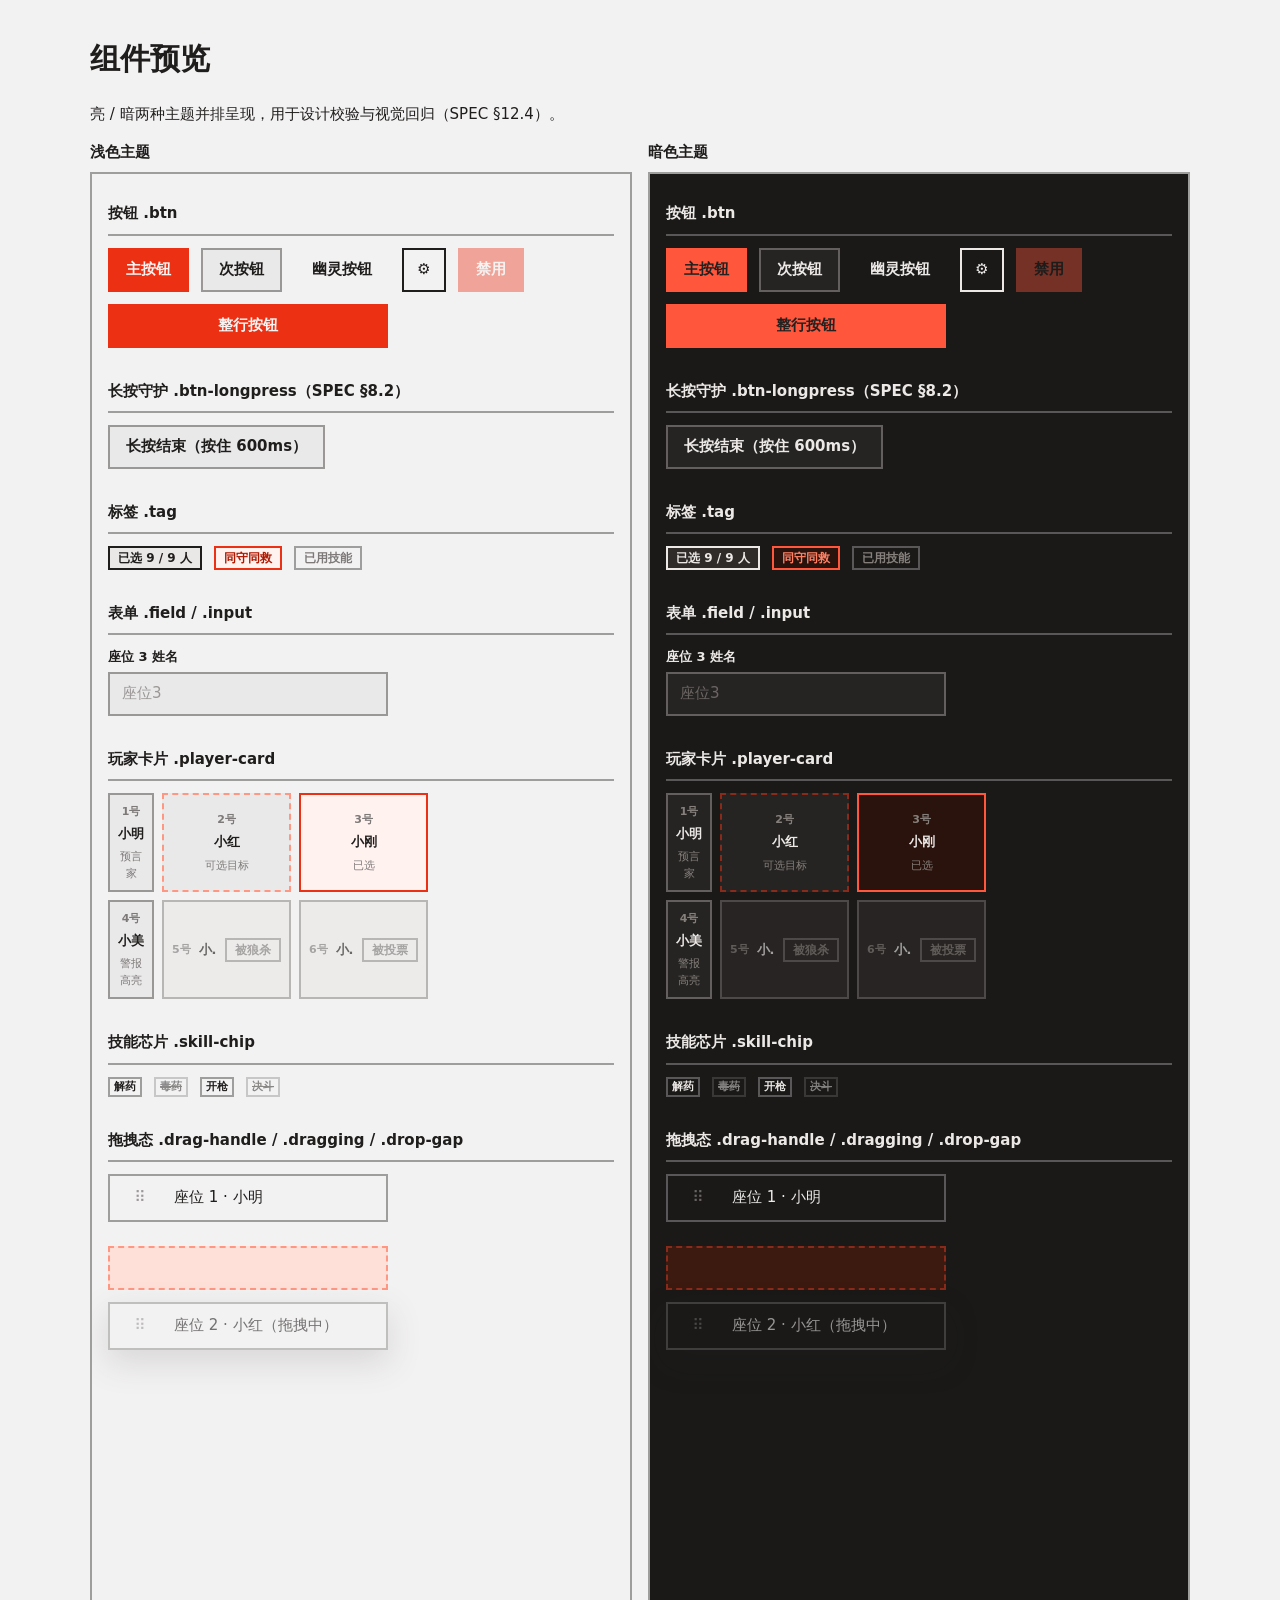
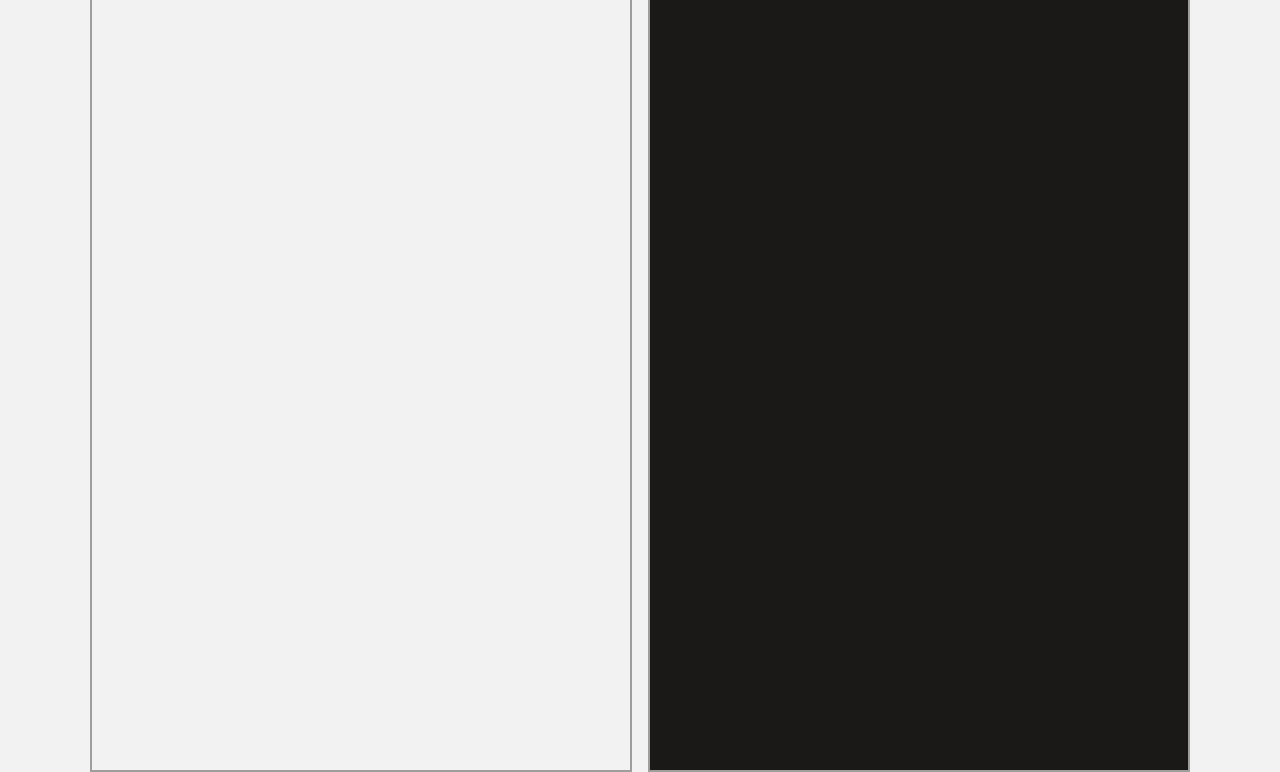
==== components.html @ 12e9ee47 "Add CSS component layer and complete dark theme token inversion Fills in the component layer that wa" ====
<!DOCTYPE html>
<html lang="zh-CN">
<head>
<meta charset="utf-8">
<meta name="viewport" content="width=device-width, initial-scale=1">
<title>组件预览 — 狼人杀法官助手</title>
<script>
  // 尽早设置主题，避免闪烁；?theme=light|dark 覆盖系统偏好
  (function () {
    var theme = new URLSearchParams(location.search).get('theme');
    if (theme === 'light' || theme === 'dark') {
      document.documentElement.setAttribute('data-theme', theme);
    }
  })();
</script>
<link rel="stylesheet" href="./style.css">
<style>
  /* 仅预览页使用，不进入组件层 */
  body { padding: var(--space-4); }
  .preview-shell { max-width: 1100px; margin: 0 auto; }
  .preview-frames {
    display: grid;
    grid-template-columns: 1fr 1fr;
    gap: var(--space-4);
  }
  @media (max-width: 720px) {
    .preview-frames { grid-template-columns: 1fr; }
  }
  .preview-frame-label {
    font-weight: 700;
    margin: 0 0 var(--space-2);
  }
  .preview-frame iframe {
    display: block;
    width: 100%;
    height: 2200px;
    border: 2px solid var(--color-divider);
  }
  .preview-section { margin-bottom: var(--space-8); }
  .preview-section h2 {
    font-size: 15px;
    border-bottom: 2px solid var(--color-divider);
    padding-bottom: var(--space-2);
    margin-bottom: var(--space-3);
  }
  .preview-row {
    display: flex;
    flex-wrap: wrap;
    align-items: center;
    gap: var(--space-3);
    margin-bottom: var(--space-3);
  }
  .preview-grid-3 {
    display: grid;
    grid-template-columns: repeat(3, 1fr);
    gap: var(--space-2);
    max-width: 320px;
  }
</style>
</head>
<body>

<div id="index-view" class="preview-shell">
  <h1>组件预览</h1>
  <p>亮 / 暗两种主题并排呈现，用于设计校验与视觉回归（SPEC §12.4）。</p>
  <div class="preview-frames">
    <div class="preview-frame">
      <p class="preview-frame-label">浅色主题</p>
      <iframe src="./components.html?theme=light&panel=1" title="浅色主题组件预览"></iframe>
    </div>
    <div class="preview-frame">
      <p class="preview-frame-label">暗色主题</p>
      <iframe src="./components.html?theme=dark&panel=1" title="暗色主题组件预览"></iframe>
    </div>
  </div>
</div>

<div id="panel-view" class="preview-shell" hidden>

  <section class="preview-section">
    <h2>按钮 .btn</h2>
    <div class="preview-row">
      <button class="btn btn-primary">主按钮</button>
      <button class="btn btn-secondary">次按钮</button>
      <button class="btn btn-ghost">幽灵按钮</button>
      <button class="btn btn-icon" aria-label="设置">⚙</button>
      <button class="btn btn-primary" disabled>禁用</button>
    </div>
    <div class="preview-row" style="max-width:280px">
      <button class="btn btn-primary btn-block">整行按钮</button>
    </div>
  </section>

  <section class="preview-section">
    <h2>长按守护 .btn-longpress（SPEC §8.2）</h2>
    <div class="preview-row">
      <button class="btn btn-secondary btn-longpress" id="lp-demo">长按结束（按住 600ms）</button>
    </div>
  </section>

  <section class="preview-section">
    <h2>标签 .tag</h2>
    <div class="preview-row">
      <span class="tag">已选 9 / 9 人</span>
      <span class="tag-accent tag">同守同救</span>
      <span class="tag-outline tag">已用技能</span>
    </div>
  </section>

  <section class="preview-section">
    <h2>表单 .field / .input</h2>
    <div class="preview-row" style="max-width:280px; flex-direction:column; align-items:stretch;">
      <div class="field">
        <label for="demo-name">座位 3 姓名</label>
        <input id="demo-name" class="input" type="text" placeholder="座位3">
      </div>
    </div>
  </section>

  <section class="preview-section">
    <h2>玩家卡片 .player-card</h2>
    <div class="preview-grid-3">
      <div class="player-card">
        <span class="player-card-seat">1号</span>
        <span class="player-card-name">小明</span>
        <span class="player-card-role">预言家</span>
      </div>
      <div class="player-card is-selectable">
        <span class="player-card-seat">2号</span>
        <span class="player-card-name">小红</span>
        <span class="player-card-role">可选目标</span>
      </div>
      <div class="player-card is-selected">
        <span class="player-card-seat">3号</span>
        <span class="player-card-name">小刚</span>
        <span class="player-card-role">已选</span>
      </div>
      <div class="player-card is-pulse">
        <span class="player-card-seat">4号</span>
        <span class="player-card-name">小美</span>
        <span class="player-card-role">警报高亮</span>
      </div>
      <div class="player-card is-dead">
        <span class="player-card-seat">5号</span>
        <span class="player-card-name">小华</span>
        <span class="tag-outline tag">被狼杀</span>
      </div>
      <div class="player-card is-dead">
        <span class="player-card-seat">6号</span>
        <span class="player-card-name">小李</span>
        <span class="tag-outline tag">被投票</span>
      </div>
    </div>
  </section>

  <section class="preview-section">
    <h2>技能芯片 .skill-chip</h2>
    <div class="preview-row">
      <span class="skill-chip">解药</span>
      <span class="skill-chip is-used">毒药</span>
      <span class="skill-chip">开枪</span>
      <span class="skill-chip is-used">决斗</span>
    </div>
  </section>

  <section class="preview-section">
    <h2>拖拽态 .drag-handle / .dragging / .drop-gap</h2>
    <div class="preview-row" style="flex-direction:column; align-items:stretch; max-width:280px;">
      <div class="preview-row" style="border:2px solid var(--color-divider); padding:0 var(--space-2);">
        <span class="drag-handle" aria-label="拖拽排序">⠿</span>
        <span>座位 1 · 小明</span>
      </div>
      <div class="drop-gap is-active"></div>
      <div class="preview-row dragging" style="border:2px solid var(--color-divider); padding:0 var(--space-2);">
        <span class="drag-handle" aria-label="拖拽排序">⠿</span>
        <span>座位 2 · 小红（拖拽中）</span>
      </div>
    </div>
  </section>

</div>

<script>
  var params = new URLSearchParams(location.search);
  if (params.get('panel') === '1') {
    document.getElementById('index-view').hidden = true;
    document.getElementById('panel-view').hidden = false;
  }

  // 长按守护演示：按住 600ms 触发，中途松开 / 移开则取消
  var lp = document.getElementById('lp-demo');
  if (lp) {
    var press = function () { lp.classList.add('is-pressing'); };
    var release = function () { lp.classList.remove('is-pressing'); };
    lp.addEventListener('pointerdown', press);
    lp.addEventListener('pointerup', release);
    lp.addEventListener('pointerleave', release);
    lp.addEventListener('pointercancel', release);
  }
</script>

</body>
</html>
---- style.css ----
/**
 * style.css — 设计令牌 + 组件层 + 布局
 * SPEC §12.4
 *
 * 沿用 Modernist 设计系统的令牌架构与扁平风格（0 圆角、2px 分隔线、
 * 标签左对齐、单一强调红），但作两处必要修正：
 *   1. 移除 Google Fonts —— Archivo 无 CJK 覆盖，界面几乎全为中文
 *   2. 新增暗色主题 —— 狼人杀在昏暗环境进行，局内默认暗色
 *
 * ⚠️ 组件层与布局尚未实现 —— 仅令牌与骨架就位。
 */

/* ══════════════════════════════════════════════════════════════════
   令牌 —— 浅色（完整定义于裸 :root）
   ══════════════════════════════════════════════════════════════════ */
:root {
  --color-bg: #f3f2f2;
  --color-surface: #eae9e9;
  --color-text: #201e1d;
  --color-accent: #ec3013;
  --color-divider: color-mix(in srgb, #201e1d 40%, transparent);

  --color-neutral-100: #f8f4f4;
  --color-neutral-200: #eae7e7;
  --color-neutral-300: #d7d3d3;
  --color-neutral-400: #bab6b6;
  --color-neutral-500: #9b9797;
  --color-neutral-600: #7d7979;
  --color-neutral-700: #605d5d;
  --color-neutral-800: #444141;
  --color-neutral-900: #2d2b2b;

  --color-accent-100: #fff2ef;
  --color-accent-200: #ffe0d9;
  --color-accent-300: #ffc4b8;
  --color-accent-400: #ff9783;
  --color-accent-500: #ff563c;
  --color-accent-600: #dd2b0f;
  --color-accent-700: #ae1800;
  --color-accent-800: #7c1405;
  --color-accent-900: #4d170e;

  /* 系统字体栈，含 CJK 回退（SPEC §12.4） */
  --font-body: system-ui, -apple-system, "PingFang SC", "Hiragino Sans GB",
               "Microsoft YaHei", sans-serif;
  --font-heading: var(--font-body);
  --font-heading-weight: 700;

  --space-1: 4px;
  --space-2: 8px;
  --space-3: 12px;
  --space-4: 16px;
  --space-5: 20px;
  --space-6: 24px;
  --space-8: 32px;

  --radius-sm: 0px;
  --radius-md: 0px;
  --radius-lg: 0px;

  --shadow-sm: 0 1px 2px color-mix(in srgb, #2d2b2b 14%, transparent);
  --shadow-md: 0 3px 10px color-mix(in srgb, #2d2b2b 16%, transparent);
  --shadow-lg: 0 12px 32px color-mix(in srgb, #2d2b2b 22%, transparent);

  /* 布局 */
  --app-max-width: 480px;
  --tap-min: 44px;
}

/* 令牌 —— 暗色（系统偏好；以 :not([data-theme="light"]) 保护） */
@media (prefers-color-scheme: dark) {
  :root:not([data-theme="light"]) {
    --color-bg: #1a1918;
    --color-surface: #262423;
    --color-text: #ebe8e6;
    --color-divider: color-mix(in srgb, #ebe8e6 30%, transparent);
    --color-accent: #ff563c;

    --color-neutral-100: #242220;
    --color-neutral-200: #2e2b29;
    --color-neutral-300: #3d3937;
    --color-neutral-400: #514c49;
    --color-neutral-500: #6b6663;
    --color-neutral-600: #86807c;
    --color-neutral-700: #a29c98;
    --color-neutral-800: #c2bcb8;
    --color-neutral-900: #ebe8e6;

    --color-accent-100: #2a130d;
    --color-accent-200: #3d1a10;
    --color-accent-300: #5c2015;
    --color-accent-400: #8a2a1a;
    --color-accent-500: #c23a1c;
    --color-accent-600: #ff563c;
    --color-accent-700: #ff8266;
    --color-accent-800: #ffb3a0;
    --color-accent-900: #ffe0d9;
  }
}

/* 令牌 —— 暗色（手动切换；使两个方向都生效） */
:root[data-theme="dark"] {
  --color-bg: #1a1918;
  --color-surface: #262423;
  --color-text: #ebe8e6;
  --color-divider: color-mix(in srgb, #ebe8e6 30%, transparent);
  --color-accent: #ff563c;

  --color-neutral-100: #242220;
  --color-neutral-200: #2e2b29;
  --color-neutral-300: #3d3937;
  --color-neutral-400: #514c49;
  --color-neutral-500: #6b6663;
  --color-neutral-600: #86807c;
  --color-neutral-700: #a29c98;
  --color-neutral-800: #c2bcb8;
  --color-neutral-900: #ebe8e6;

  --color-accent-100: #2a130d;
  --color-accent-200: #3d1a10;
  --color-accent-300: #5c2015;
  --color-accent-400: #8a2a1a;
  --color-accent-500: #c23a1c;
  --color-accent-600: #ff563c;
  --color-accent-700: #ff8266;
  --color-accent-800: #ffb3a0;
  --color-accent-900: #ffe0d9;
}

/* ══════════════════════════════════════════════════════════════════
   基础
   ══════════════════════════════════════════════════════════════════ */
*, *::before, *::after { box-sizing: border-box; }

html, body {
  margin: 0;
  height: 100%;
  background: var(--color-bg);
  color: var(--color-text);
  font-family: var(--font-body);
  font-size: 15px;
  line-height: 1.55;
  overscroll-behavior: none;
}

/* 局内以手势为主，禁止误选文本；输入框除外 */
* { -webkit-tap-highlight-color: transparent; -webkit-user-select: none; user-select: none; }
input, textarea { -webkit-user-select: text; user-select: text; }

:focus { outline: none; }
:focus-visible { outline: 2px solid var(--color-accent); outline-offset: 2px; }

/* ══════════════════════════════════════════════════════════════════
   骨架布局                                              SPEC §12.1
   ══════════════════════════════════════════════════════════════════ */
.app-shell {
  max-width: var(--app-max-width);
  margin: 0 auto;
  min-height: 100dvh;
  display: flex;
  flex-direction: column;
}

.screen { display: flex; flex-direction: column; flex: 1; }
.screen[hidden] { display: none; }

/* 固定：控制区 / 警告区 / 步骤区；仅玩家网格可滚动 */
.game-header  { /* TODO */ }
.alert-banner { /* TODO —— 常驻，需点击确认，SPEC §10.2 */ }
.phase-panel  { /* TODO */ }
.undo-bar     { /* TODO —— 先执行 + 撤销条，SPEC §8.2 */ }

.player-grid {
  flex: 1;
  overflow-y: auto;
  display: grid;
  gap: var(--space-2);
  align-content: start;
  padding: var(--space-3);
}
/* 自适应列数（SPEC §12.2） */
.player-grid[data-columns="3"] { grid-template-columns: repeat(3, 1fr); }
.player-grid[data-columns="4"] { grid-template-columns: repeat(4, 1fr); }
.player-grid[data-columns="5"] { grid-template-columns: repeat(5, 1fr); }

/* ══════════════════════════════════════════════════════════════════
   按钮                                                  SPEC §8.2
   ══════════════════════════════════════════════════════════════════ */
.btn {
  display: inline-flex;
  align-items: center;
  justify-content: center;
  gap: var(--space-2);
  min-height: var(--tap-min);
  min-width: var(--tap-min);
  padding: 0 var(--space-4);
  border: 2px solid var(--color-text);
  border-radius: var(--radius-md);
  background: transparent;
  color: var(--color-text);
  font: inherit;
  font-weight: 700;
  line-height: 1;
  cursor: pointer;
  transition: background-color .15s ease, border-color .15s ease,
              color .15s ease, opacity .15s ease;
}
.btn:hover        { background: var(--color-neutral-200); }
.btn:active        { background: var(--color-neutral-300); }
.btn:disabled,
.btn[aria-disabled="true"] { opacity: .4; cursor: not-allowed; }
.btn:disabled:hover        { background: transparent; }
.btn:focus-visible { outline: 2px solid var(--color-accent); outline-offset: 2px; }

.btn-primary {
  border-color: var(--color-accent);
  background: var(--color-accent);
  color: var(--color-neutral-100);
}
.btn-primary:hover  { background: var(--color-accent-700); border-color: var(--color-accent-700); }
.btn-primary:active { background: var(--color-accent-800); border-color: var(--color-accent-800); }

.btn-secondary {
  border-color: var(--color-divider);
  background: var(--color-surface);
  color: var(--color-text);
}
.btn-secondary:hover { background: var(--color-neutral-200); }

.btn-ghost {
  border-color: transparent;
  background: transparent;
  color: var(--color-text);
}
.btn-ghost:hover { background: var(--color-neutral-200); }

.btn-icon {
  padding: 0;
  width: var(--tap-min);
  min-width: var(--tap-min);
}

.btn-block { display: flex; width: 100%; }

/* 长按守护按钮 —— 按住 600ms，填充进度条给出可见反馈 */
.btn-longpress {
  position: relative;
  overflow: hidden;
}
.btn-longpress > * { position: relative; z-index: 1; }
.btn-longpress::before {
  content: "";
  position: absolute;
  inset: 0;
  width: 0%;
  background: color-mix(in srgb, var(--color-accent) 45%, transparent);
  pointer-events: none;
}
.btn-longpress.is-pressing::before {
  width: 100%;
  transition: width 600ms linear;
}

/* ══════════════════════════════════════════════════════════════════
   标签
   ══════════════════════════════════════════════════════════════════ */
.tag {
  display: inline-flex;
  align-items: center;
  height: 24px;
  padding: 0 var(--space-2);
  border: 2px solid var(--color-text);
  border-radius: var(--radius-sm);
  background: var(--color-neutral-200);
  color: var(--color-text);
  font-size: 12px;
  font-weight: 700;
  line-height: 1;
  white-space: nowrap;
}
.tag-accent {
  border-color: var(--color-accent);
  background: var(--color-accent-100);
  color: var(--color-accent-700);
}
.tag-outline {
  border-color: var(--color-divider);
  background: transparent;
  color: var(--color-neutral-600);
}

/* ══════════════════════════════════════════════════════════════════
   表单
   ══════════════════════════════════════════════════════════════════ */
.field {
  display: flex;
  flex-direction: column;
  gap: var(--space-1);
  text-align: left;
}
.field label {
  font-size: 13px;
  font-weight: 700;
  color: var(--color-text);
}

.input {
  min-height: var(--tap-min);
  padding: 0 var(--space-3);
  border: 2px solid var(--color-divider);
  border-radius: var(--radius-sm);
  background: var(--color-surface);
  color: var(--color-text);
  font: inherit;
}
.input::placeholder { color: var(--color-neutral-500); }
.input:focus-visible {
  outline: 2px solid var(--color-accent);
  outline-offset: 2px;
  border-color: var(--color-accent);
}

/* ══════════════════════════════════════════════════════════════════
   玩家卡片                                              SPEC §12.2 / §8.3
   ══════════════════════════════════════════════════════════════════ */
.player-card {
  position: relative;
  display: flex;
  flex-direction: column;
  align-items: center;
  justify-content: center;
  gap: var(--space-1);
  min-height: 44px;
  padding: var(--space-2);
  border: 2px solid var(--color-divider);
  border-radius: var(--radius-sm);
  background: var(--color-surface);
  color: var(--color-text);
  text-align: center;
  cursor: pointer;
  transition: border-color .15s ease, background-color .15s ease, opacity .15s ease;
}
.player-card:focus-visible { outline: 2px solid var(--color-accent); outline-offset: 2px; }

.player-card-seat {
  font-size: 11px;
  font-weight: 700;
  color: var(--color-neutral-600);
}
.player-card-name {
  font-size: 13px;
  font-weight: 700;
  max-width: 100%;
  overflow: hidden;
  text-overflow: ellipsis;
  white-space: nowrap;
}
.player-card-role { font-size: 11px; color: var(--color-neutral-600); }

/* 可选：当前步骤中可点选的存活目标 */
.player-card.is-selectable {
  border-style: dashed;
  border-color: var(--color-accent-400);
}

/* 已选 */
.player-card.is-selected {
  border-style: solid;
  border-color: var(--color-accent);
  background: var(--color-accent-100);
}

/* 阵亡：折叠至约 42px，横向排列 */
.player-card.is-dead {
  flex-direction: row;
  justify-content: flex-start;
  gap: var(--space-2);
  min-height: 42px;
  padding: var(--space-1) var(--space-2);
  background: var(--color-neutral-200);
  opacity: .65;
  cursor: pointer;
}
.player-card.is-dead .player-card-name { flex: 1; text-align: left; }

/* 高亮脉冲 —— 警报通道，SPEC §10.2 */
.player-card.is-pulse { animation: alertPulse 1.1s ease-in-out infinite; }

@keyframes alertPulse {
  0%, 100% {
    border-color: var(--color-divider);
    box-shadow: 0 0 0 0 color-mix(in srgb, var(--color-accent) 0%, transparent);
  }
  50% {
    border-color: var(--color-accent);
    box-shadow: 0 0 0 4px color-mix(in srgb, var(--color-accent) 35%, transparent);
  }
}

/* ══════════════════════════════════════════════════════════════════
   技能芯片                                              SPEC §6
   ══════════════════════════════════════════════════════════════════ */
.skill-chip {
  display: inline-flex;
  align-items: center;
  gap: var(--space-1);
  height: 20px;
  padding: 0 var(--space-1);
  border: 2px solid var(--color-divider);
  border-radius: var(--radius-sm);
  color: var(--color-text);
  font-size: 11px;
  font-weight: 700;
  line-height: 1;
  white-space: nowrap;
}
.skill-chip.is-used {
  text-decoration: line-through;
  opacity: .5;
}

/* ══════════════════════════════════════════════════════════════════
   拖拽排序                                              SPEC §4.1
   ══════════════════════════════════════════════════════════════════ */
.drag-handle {
  display: inline-flex;
  align-items: center;
  justify-content: center;
  width: var(--tap-min);
  height: var(--tap-min);
  color: var(--color-neutral-500);
  cursor: grab;
  touch-action: none;
}
.drag-handle:active { cursor: grabbing; }

.dragging {
  opacity: .6;
  box-shadow: var(--shadow-lg);
  z-index: 10;
}

.drop-gap {
  height: 0;
  border-radius: var(--radius-sm);
  background: var(--color-accent-200);
  border: 2px dashed var(--color-accent-400);
  overflow: hidden;
  transition: height .15s ease;
}
.drop-gap.is-active { height: 44px; }

/* ══════════════════════════════════════════════════════════════════
   TODO —— 布局区块（骨架，SPEC §12.1）
   ══════════════════════════════════════════════════════════════════
   · .game-header / .alert-banner / .phase-panel / .undo-bar
   · .log-group / .log-entry / .filter-chip（SPEC §16）
   ══════════════════════════════════════════════════════════════════ */
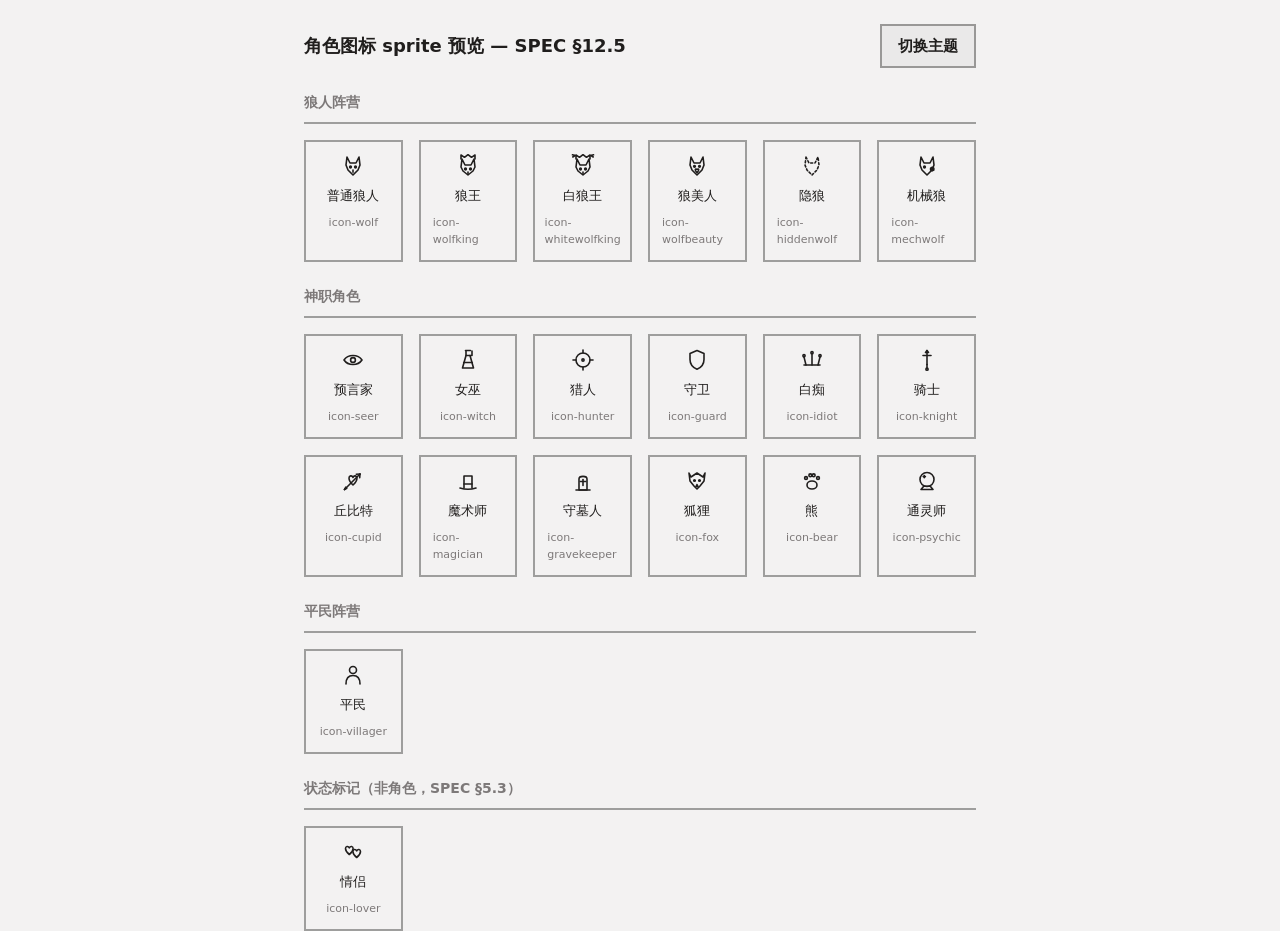
==== commit 127a504d: "Draw the 19 role icons + lover marker as a hand-authored SVG sprite Fills in the icons.svg placehold" ====
--- a/components.html
+++ b/components.html
@@ -3,200 +3,125 @@
 <head>
 <meta charset="utf-8">
 <meta name="viewport" content="width=device-width, initial-scale=1">
-<title>组件预览 — 狼人杀法官助手</title>
-<script>
-  // 尽早设置主题，避免闪烁；?theme=light|dark 覆盖系统偏好
-  (function () {
-    var theme = new URLSearchParams(location.search).get('theme');
-    if (theme === 'light' || theme === 'dark') {
-      document.documentElement.setAttribute('data-theme', theme);
-    }
-  })();
-</script>
+<title>组件预览 — 角色图标</title>
 <link rel="stylesheet" href="./style.css">
 <style>
-  /* 仅预览页使用，不进入组件层 */
-  body { padding: var(--space-4); }
-  .preview-shell { max-width: 1100px; margin: 0 auto; }
-  .preview-frames {
+  body {
+    padding: var(--space-6);
+    max-width: 720px;
+    margin: 0 auto;
+  }
+  .preview-header {
+    display: flex;
+    align-items: center;
+    justify-content: space-between;
+    gap: var(--space-4);
+    margin-bottom: var(--space-6);
+  }
+  .preview-header h1 {
+    font-size: 18px;
+    margin: 0;
+  }
+  .icon-group h2 {
+    font-size: 14px;
+    color: var(--color-neutral-600);
+    border-bottom: 2px solid var(--color-divider);
+    padding-bottom: var(--space-2);
+    margin: var(--space-6) 0 var(--space-4);
+  }
+  .icon-grid {
     display: grid;
-    grid-template-columns: 1fr 1fr;
+    grid-template-columns: repeat(auto-fill, minmax(96px, 1fr));
     gap: var(--space-4);
   }
-  @media (max-width: 720px) {
-    .preview-frames { grid-template-columns: 1fr; }
-  }
-  .preview-frame-label {
-    font-weight: 700;
-    margin: 0 0 var(--space-2);
-  }
-  .preview-frame iframe {
-    display: block;
-    width: 100%;
-    height: 2200px;
+  .icon-card {
+    display: flex;
+    flex-direction: column;
+    align-items: center;
+    gap: var(--space-2);
+    padding: var(--space-3);
     border: 2px solid var(--color-divider);
   }
-  .preview-section { margin-bottom: var(--space-8); }
-  .preview-section h2 {
-    font-size: 15px;
-    border-bottom: 2px solid var(--color-divider);
-    padding-bottom: var(--space-2);
-    margin-bottom: var(--space-3);
+  .icon-card svg {
+    width: 24px;
+    height: 24px;
+    color: var(--color-text);
+    flex-shrink: 0;
   }
-  .preview-row {
-    display: flex;
-    flex-wrap: wrap;
-    align-items: center;
-    gap: var(--space-3);
-    margin-bottom: var(--space-3);
+  .icon-card .icon-name {
+    font-size: 13px;
+    text-align: center;
   }
-  .preview-grid-3 {
-    display: grid;
-    grid-template-columns: repeat(3, 1fr);
-    gap: var(--space-2);
-    max-width: 320px;
+  .icon-card .icon-id {
+    font-size: 11px;
+    color: var(--color-neutral-600);
   }
 </style>
 </head>
 <body>
 
-<div id="index-view" class="preview-shell">
-  <h1>组件预览</h1>
-  <p>亮 / 暗两种主题并排呈现，用于设计校验与视觉回归（SPEC §12.4）。</p>
-  <div class="preview-frames">
-    <div class="preview-frame">
-      <p class="preview-frame-label">浅色主题</p>
-      <iframe src="./components.html?theme=light&panel=1" title="浅色主题组件预览"></iframe>
-    </div>
-    <div class="preview-frame">
-      <p class="preview-frame-label">暗色主题</p>
-      <iframe src="./components.html?theme=dark&panel=1" title="暗色主题组件预览"></iframe>
-    </div>
-  </div>
+<div class="preview-header">
+  <h1>角色图标 sprite 预览 — SPEC §12.5</h1>
+  <button type="button" class="btn btn-secondary" id="theme-toggle">切换主题</button>
 </div>
 
-<div id="panel-view" class="preview-shell" hidden>
+<div id="icon-sprite" hidden></div>
 
-  <section class="preview-section">
-    <h2>按钮 .btn</h2>
-    <div class="preview-row">
-      <button class="btn btn-primary">主按钮</button>
-      <button class="btn btn-secondary">次按钮</button>
-      <button class="btn btn-ghost">幽灵按钮</button>
-      <button class="btn btn-icon" aria-label="设置">⚙</button>
-      <button class="btn btn-primary" disabled>禁用</button>
-    </div>
-    <div class="preview-row" style="max-width:280px">
-      <button class="btn btn-primary btn-block">整行按钮</button>
-    </div>
-  </section>
+<div id="groups"></div>
 
-  <section class="preview-section">
-    <h2>长按守护 .btn-longpress（SPEC §8.2）</h2>
-    <div class="preview-row">
-      <button class="btn btn-secondary btn-longpress" id="lp-demo">长按结束（按住 600ms）</button>
-    </div>
-  </section>
+<script type="module">
+import { ROLES, CAMP, CAMP_NAME } from './roles.js';
 
-  <section class="preview-section">
-    <h2>标签 .tag</h2>
-    <div class="preview-row">
-      <span class="tag">已选 9 / 9 人</span>
-      <span class="tag-accent tag">同守同救</span>
-      <span class="tag-outline tag">已用技能</span>
-    </div>
-  </section>
+async function inlineSprite() {
+  const res = await fetch('./icons.svg');
+  const text = await res.text();
+  document.getElementById('icon-sprite').innerHTML = text;
+}
 
-  <section class="preview-section">
-    <h2>表单 .field / .input</h2>
-    <div class="preview-row" style="max-width:280px; flex-direction:column; align-items:stretch;">
-      <div class="field">
-        <label for="demo-name">座位 3 姓名</label>
-        <input id="demo-name" class="input" type="text" placeholder="座位3">
-      </div>
-    </div>
-  </section>
+function iconCard(iconId, name) {
+  const card = document.createElement('div');
+  card.className = 'icon-card';
+  card.innerHTML = `
+    <svg aria-hidden="true"><use href="#${iconId}"></use></svg>
+    <span class="icon-name">${name}</span>
+    <span class="icon-id">${iconId}</span>
+  `;
+  return card;
+}
 
-  <section class="preview-section">
-    <h2>玩家卡片 .player-card</h2>
-    <div class="preview-grid-3">
-      <div class="player-card">
-        <span class="player-card-seat">1号</span>
-        <span class="player-card-name">小明</span>
-        <span class="player-card-role">预言家</span>
-      </div>
-      <div class="player-card is-selectable">
-        <span class="player-card-seat">2号</span>
-        <span class="player-card-name">小红</span>
-        <span class="player-card-role">可选目标</span>
-      </div>
-      <div class="player-card is-selected">
-        <span class="player-card-seat">3号</span>
-        <span class="player-card-name">小刚</span>
-        <span class="player-card-role">已选</span>
-      </div>
-      <div class="player-card is-pulse">
-        <span class="player-card-seat">4号</span>
-        <span class="player-card-name">小美</span>
-        <span class="player-card-role">警报高亮</span>
-      </div>
-      <div class="player-card is-dead">
-        <span class="player-card-seat">5号</span>
-        <span class="player-card-name">小华</span>
-        <span class="tag-outline tag">被狼杀</span>
-      </div>
-      <div class="player-card is-dead">
-        <span class="player-card-seat">6号</span>
-        <span class="player-card-name">小李</span>
-        <span class="tag-outline tag">被投票</span>
-      </div>
-    </div>
-  </section>
+function renderRoles() {
+  const groupsEl = document.getElementById('groups');
 
-  <section class="preview-section">
-    <h2>技能芯片 .skill-chip</h2>
-    <div class="preview-row">
-      <span class="skill-chip">解药</span>
-      <span class="skill-chip is-used">毒药</span>
-      <span class="skill-chip">开枪</span>
-      <span class="skill-chip is-used">决斗</span>
-    </div>
-  </section>
-
-  <section class="preview-section">
-    <h2>拖拽态 .drag-handle / .dragging / .drop-gap</h2>
-    <div class="preview-row" style="flex-direction:column; align-items:stretch; max-width:280px;">
-      <div class="preview-row" style="border:2px solid var(--color-divider); padding:0 var(--space-2);">
-        <span class="drag-handle" aria-label="拖拽排序">⠿</span>
-        <span>座位 1 · 小明</span>
-      </div>
-      <div class="drop-gap is-active"></div>
-      <div class="preview-row dragging" style="border:2px solid var(--color-divider); padding:0 var(--space-2);">
-        <span class="drag-handle" aria-label="拖拽排序">⠿</span>
-        <span>座位 2 · 小红（拖拽中）</span>
-      </div>
-    </div>
-  </section>
-
-</div>
-
-<script>
-  var params = new URLSearchParams(location.search);
-  if (params.get('panel') === '1') {
-    document.getElementById('index-view').hidden = true;
-    document.getElementById('panel-view').hidden = false;
+  for (const camp of [CAMP.WOLF, CAMP.GOD, CAMP.CIV]) {
+    const group = document.createElement('div');
+    group.className = 'icon-group';
+    group.innerHTML = `<h2>${CAMP_NAME[camp]}</h2>`;
+    const grid = document.createElement('div');
+    grid.className = 'icon-grid';
+    for (const role of ROLES.filter(r => r.camp === camp)) {
+      grid.appendChild(iconCard(role.icon, role.name));
+    }
+    group.appendChild(grid);
+    groupsEl.appendChild(group);
   }
 
-  // 长按守护演示：按住 600ms 触发，中途松开 / 移开则取消
-  var lp = document.getElementById('lp-demo');
-  if (lp) {
-    var press = function () { lp.classList.add('is-pressing'); };
-    var release = function () { lp.classList.remove('is-pressing'); };
-    lp.addEventListener('pointerdown', press);
-    lp.addEventListener('pointerup', release);
-    lp.addEventListener('pointerleave', release);
-    lp.addEventListener('pointercancel', release);
-  }
+  const statusGroup = document.createElement('div');
+  statusGroup.className = 'icon-group';
+  statusGroup.innerHTML = `<h2>状态标记（非角色，SPEC §5.3）</h2>`;
+  const statusGrid = document.createElement('div');
+  statusGrid.className = 'icon-grid';
+  statusGrid.appendChild(iconCard('icon-lover', '情侣'));
+  statusGroup.appendChild(statusGrid);
+  groupsEl.appendChild(statusGroup);
+}
+
+document.getElementById('theme-toggle').addEventListener('click', () => {
+  const root = document.documentElement;
+  root.dataset.theme = root.dataset.theme === 'dark' ? 'light' : 'dark';
+});
+
+await inlineSprite();
+renderRoles();
 </script>
 
 </body>
--- a/style.css
+++ b/style.css
@@ -370,18 +370,25 @@
   background: var(--color-accent-100);
 }
 
-/* 阵亡：折叠至约 42px，横向排列 */
+/* 阵亡：折叠至约 42px，座位+姓名一行，死因标签独占下一行 */
 .player-card.is-dead {
   flex-direction: row;
+  flex-wrap: wrap;
+  align-items: center;
   justify-content: flex-start;
-  gap: var(--space-2);
+  gap: var(--space-1) var(--space-2);
   min-height: 42px;
   padding: var(--space-1) var(--space-2);
   background: var(--color-neutral-200);
   opacity: .65;
   cursor: pointer;
 }
-.player-card.is-dead .player-card-name { flex: 1; text-align: left; }
+.player-card.is-dead .player-card-name {
+  flex: 1 1 auto;
+  min-width: 0;
+  text-align: left;
+}
+.player-card.is-dead > .tag { flex: 0 0 100%; }
 
 /* 高亮脉冲 —— 警报通道，SPEC §10.2 */
 .player-card.is-pulse { animation: alertPulse 1.1s ease-in-out infinite; }
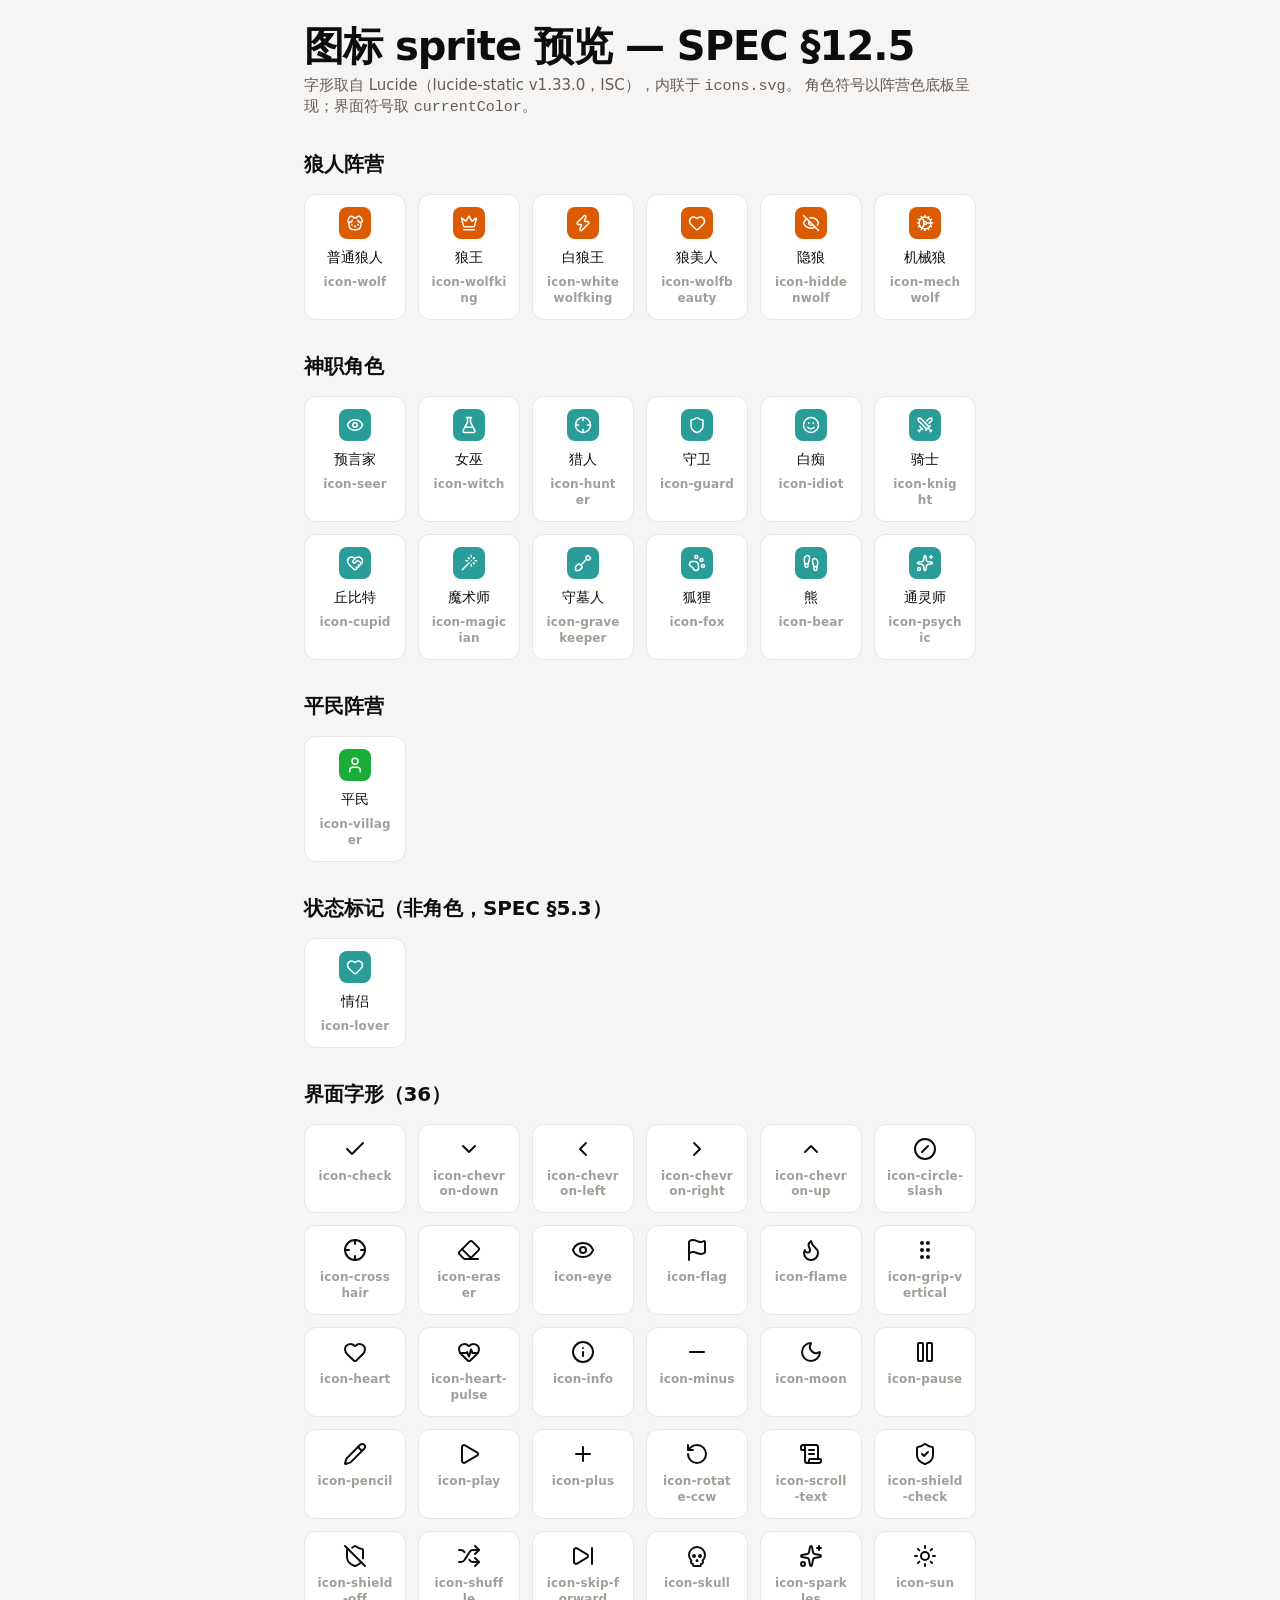
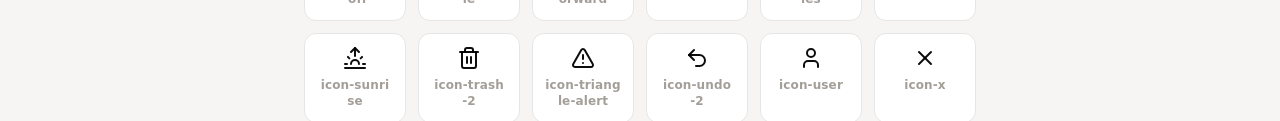
==== commit c1bccbe2: "Update SPEC, README and the sprite index for the redesign Final step of the UI redesign (#36). The s" ====
--- a/components.html
+++ b/components.html
@@ -3,66 +3,55 @@
 <head>
 <meta charset="utf-8">
 <meta name="viewport" content="width=device-width, initial-scale=1">
-<title>组件预览 — 角色图标</title>
+<title>组件预览 — 图标 sprite</title>
 <link rel="stylesheet" href="./style.css">
 <style>
   body {
-    padding: var(--space-6);
+    padding: var(--space-lg);
     max-width: 720px;
     margin: 0 auto;
   }
-  .preview-header {
-    display: flex;
-    align-items: center;
-    justify-content: space-between;
-    gap: var(--space-4);
-    margin-bottom: var(--space-6);
-  }
-  .preview-header h1 {
-    font-size: 18px;
-    margin: 0;
-  }
+  .preview-header { margin-bottom: var(--space-lg); }
+  .preview-note { font: var(--type-body-sm); color: var(--text-muted); margin-top: var(--space-xs); }
+  .icon-group { margin-top: var(--space-xxl); }
   .icon-group h2 {
-    font-size: 14px;
-    color: var(--color-neutral-600);
-    border-bottom: 2px solid var(--color-divider);
-    padding-bottom: var(--space-2);
-    margin: var(--space-6) 0 var(--space-4);
+    font: var(--type-title);
+    letter-spacing: var(--tracking-title);
+    margin-bottom: var(--space-md);
   }
   .icon-grid {
     display: grid;
     grid-template-columns: repeat(auto-fill, minmax(96px, 1fr));
-    gap: var(--space-4);
+    gap: var(--space-sm);
   }
   .icon-card {
     display: flex;
     flex-direction: column;
     align-items: center;
-    gap: var(--space-2);
-    padding: var(--space-3);
-    border: 2px solid var(--color-divider);
+    gap: var(--space-xs);
+    padding: var(--space-sm);
+    background: var(--surface-card);
+    border: 1px solid var(--border-hairline);
+    border-radius: var(--radius-card);
   }
-  .icon-card svg {
-    width: 24px;
-    height: 24px;
-    color: var(--color-text);
-    flex-shrink: 0;
-  }
-  .icon-card .icon-name {
-    font-size: 13px;
+  .icon-card .icon-name { font: var(--type-caption); text-align: center; }
+  .icon-card .icon-id {
+    font: var(--type-eyebrow);
+    letter-spacing: var(--tracking-eyebrow);
+    color: var(--text-faint);
     text-align: center;
-  }
-  .icon-card .icon-id {
-    font-size: 11px;
-    color: var(--color-neutral-600);
+    word-break: break-all;
   }
 </style>
 </head>
 <body>
 
 <div class="preview-header">
-  <h1>角色图标 sprite 预览 — SPEC §12.5</h1>
-  <button type="button" class="btn btn-secondary" id="theme-toggle">切换主题</button>
+  <h1>图标 sprite 预览 — SPEC §12.5</h1>
+  <p class="preview-note">
+    字形取自 Lucide（lucide-static v1.33.0，ISC），内联于 <code>icons.svg</code>。
+    角色符号以阵营色底板呈现；界面符号取 <code>currentColor</code>。
+  </p>
 </div>
 
 <div id="icon-sprite" hidden></div>
@@ -72,56 +61,66 @@
 <script type="module">
 import { ROLES, CAMP, CAMP_NAME } from './roles.js';
 
+const CAMP_CLASS = { [CAMP.WOLF]: 'camp-wolf', [CAMP.GOD]: 'camp-god', [CAMP.CIV]: 'camp-civ' };
+
 async function inlineSprite() {
   const res = await fetch('./icons.svg');
-  const text = await res.text();
-  document.getElementById('icon-sprite').innerHTML = text;
+  document.getElementById('icon-sprite').innerHTML = await res.text();
 }
 
-function iconCard(iconId, name) {
+/** 角色卡：阵营色底板 + 名称 + 符号 ID */
+function roleCard(iconId, name, campClass) {
   const card = document.createElement('div');
   card.className = 'icon-card';
   card.innerHTML = `
-    <svg aria-hidden="true"><use href="#${iconId}"></use></svg>
+    <span class="role-tile ${campClass}"><svg class="icon" aria-hidden="true"><use href="#${iconId}"></use></svg></span>
     <span class="icon-name">${name}</span>
     <span class="icon-id">${iconId}</span>
   `;
   return card;
 }
 
-function renderRoles() {
-  const groupsEl = document.getElementById('groups');
+/** 界面卡：裸字形，取 currentColor */
+function uiCard(iconId) {
+  const card = document.createElement('div');
+  card.className = 'icon-card';
+  card.innerHTML = `
+    <svg class="icon icon-lg" aria-hidden="true"><use href="#${iconId}"></use></svg>
+    <span class="icon-id">${iconId}</span>
+  `;
+  return card;
+}
 
+function group(title, cards) {
+  const el = document.createElement('div');
+  el.className = 'icon-group';
+  el.innerHTML = `<h2>${title}</h2>`;
+  const grid = document.createElement('div');
+  grid.className = 'icon-grid';
+  for (const c of cards) grid.appendChild(c);
+  el.appendChild(grid);
+  document.getElementById('groups').appendChild(el);
+}
+
+function render() {
   for (const camp of [CAMP.WOLF, CAMP.GOD, CAMP.CIV]) {
-    const group = document.createElement('div');
-    group.className = 'icon-group';
-    group.innerHTML = `<h2>${CAMP_NAME[camp]}</h2>`;
-    const grid = document.createElement('div');
-    grid.className = 'icon-grid';
-    for (const role of ROLES.filter(r => r.camp === camp)) {
-      grid.appendChild(iconCard(role.icon, role.name));
-    }
-    group.appendChild(grid);
-    groupsEl.appendChild(group);
+    group(CAMP_NAME[camp], ROLES.filter(r => r.camp === camp)
+      .map(r => roleCard(r.icon, r.name, CAMP_CLASS[camp])));
   }
 
-  const statusGroup = document.createElement('div');
-  statusGroup.className = 'icon-group';
-  statusGroup.innerHTML = `<h2>状态标记（非角色，SPEC §5.3）</h2>`;
-  const statusGrid = document.createElement('div');
-  statusGrid.className = 'icon-grid';
-  statusGrid.appendChild(iconCard('icon-lover', '情侣'));
-  statusGroup.appendChild(statusGrid);
-  groupsEl.appendChild(statusGroup);
+  group('状态标记（非角色，SPEC §5.3）', [roleCard('icon-lover', '情侣', 'camp-god')]);
+
+  // 界面字形：直接读 sprite，凡不属于角色的符号都列出，避免手工清单与 sprite 脱节
+  const roleIds = new Set([...ROLES.map(r => r.icon), 'icon-lover']);
+  const uiIds = [...document.querySelectorAll('#icon-sprite symbol')]
+    .map(s => s.id)
+    .filter(id => !roleIds.has(id))
+    .sort();
+  group(`界面字形（${uiIds.length}）`, uiIds.map(uiCard));
 }
 
-document.getElementById('theme-toggle').addEventListener('click', () => {
-  const root = document.documentElement;
-  root.dataset.theme = root.dataset.theme === 'dark' ? 'light' : 'dark';
-});
-
 await inlineSprite();
-renderRoles();
+render();
 </script>
 
 </body>
--- a/style.css
+++ b/style.css
@@ -2,153 +2,202 @@
  * style.css — 设计令牌 + 组件层 + 布局
  * SPEC §12.4
  *
- * 沿用 Modernist 设计系统的令牌架构与扁平风格（0 圆角、2px 分隔线、
- * 标签左对齐、单一强调红），但作两处必要修正：
- *   1. 移除 Google Fonts —— Archivo 无 CJK 覆盖，界面几乎全为中文
- *   2. 新增暗色主题 —— 狼人杀在昏暗环境进行，局内默认暗色
+ * 采用 DreamBig 设计系统。令牌层逐字符移植自设计系统的 tokens/*.css ——
+ * 那是设计系统的真正契约，不作改写；组件层则以类名重新表达，全部由令牌驱动。
  *
- * ⚠️ 组件层与布局尚未实现 —— 仅令牌与骨架就位。
+ * 与设计稿的两处必要偏离（见 issue #36）：
+ *   1. 不引入 Google Fonts —— 本应用为 cache-first 离线 PWA，且界面几乎全为中文，
+ *      Inter 无 CJK 覆盖，汉字本就回落到系统字体。字体栈保留 DreamBigSans / Inter
+ *      的优先顺序，仅本地解析；日后拿到 woff2 再在此处补 @font-face 即可。
+ *   2. 不引入 unpkg 的 Lucide —— 所需字形已内联进 icons.svg sprite。
+ *
+ * 仅浅色。深色模式已移除（issue #36）。
  */
 
 /* ══════════════════════════════════════════════════════════════════
-   令牌 —— 浅色（完整定义于裸 :root）
-   ══════════════════════════════════════════════════════════════════ */
+   令牌 —— 移植自 DreamBig 设计系统
+   ══════════════════════════════════════════════════════════════════ */
+
+/* ── tokens/fonts.css ──（去掉 Google Fonts @import，其余照录） */
 :root {
-  --color-bg: #f3f2f2;
-  --color-surface: #eae9e9;
-  --color-text: #201e1d;
-  --color-accent: #ec3013;
-  --color-divider: color-mix(in srgb, #201e1d 40%, transparent);
-
-  --color-neutral-100: #f8f4f4;
-  --color-neutral-200: #eae7e7;
-  --color-neutral-300: #d7d3d3;
-  --color-neutral-400: #bab6b6;
-  --color-neutral-500: #9b9797;
-  --color-neutral-600: #7d7979;
-  --color-neutral-700: #605d5d;
-  --color-neutral-800: #444141;
-  --color-neutral-900: #2d2b2b;
-
-  --color-accent-100: #fff2ef;
-  --color-accent-200: #ffe0d9;
-  --color-accent-300: #ffc4b8;
-  --color-accent-400: #ff9783;
-  --color-accent-500: #ff563c;
-  --color-accent-600: #dd2b0f;
-  --color-accent-700: #ae1800;
-  --color-accent-800: #7c1405;
-  --color-accent-900: #4d170e;
-
-  /* 系统字体栈，含 CJK 回退（SPEC §12.4） */
-  --font-body: system-ui, -apple-system, "PingFang SC", "Hiragino Sans GB",
-               "Microsoft YaHei", sans-serif;
-  --font-heading: var(--font-body);
-  --font-heading-weight: 700;
-
-  --space-1: 4px;
-  --space-2: 8px;
-  --space-3: 12px;
-  --space-4: 16px;
-  --space-5: 20px;
-  --space-6: 24px;
-  --space-8: 32px;
-
-  --radius-sm: 0px;
-  --radius-md: 0px;
-  --radius-lg: 0px;
-
-  --shadow-sm: 0 1px 2px color-mix(in srgb, #2d2b2b 14%, transparent);
-  --shadow-md: 0 3px 10px color-mix(in srgb, #2d2b2b 16%, transparent);
-  --shadow-lg: 0 12px 32px color-mix(in srgb, #2d2b2b 22%, transparent);
+  --font-sans: "DreamBigSans", "Inter", -apple-system, system-ui, "Segoe UI",
+               "PingFang SC", "Hiragino Sans GB", "Microsoft YaHei", Helvetica, Arial, sans-serif;
+  --font-features: "lnum" 1, "locl" 1;
+}
+
+/* ── tokens/colors.css ── */
+:root {
+  /* Base: brand */
+  --blue-600: #0075de; --blue-700: #005bab; --indigo-900: #213183;
+  /* Base: neutrals (warm) */
+  --white: #ffffff; --paper: #f6f5f4; --hairline-grey: #e6e6e6; --input-grey: #dddddd;
+  --black: #000000; --warm-charcoal: #31302e; --stone: #615d59; --ash: #a39e98;
+  /* Base: decorative accent palette */
+  --accent-sky: #62aef0; --accent-purple: #d6b6f6; --accent-purple-deep: #391c57;
+  --accent-pink: #ff64c8; --accent-orange: #dd5b00; --accent-orange-deep: #793400;
+  --accent-teal: #2a9d99; --accent-green: #1aae39; --accent-brown: #523410;
+
+  /* Semantic: action */
+  --color-primary: var(--blue-600); --color-primary-active: var(--blue-700);
+  --color-secondary: var(--indigo-900); --color-on-primary: var(--white);
+  --fill-translucent: rgba(0, 0, 0, 0.05);
+  /* Semantic: surface */
+  --canvas: var(--paper); --canvas-white: var(--white); --surface-card: var(--white);
+  --surface-featured: var(--paper); --surface-night: var(--indigo-900);
+  /* Semantic: text */
+  --text-body: rgba(0, 0, 0, 0.95); --text-heading: rgba(0, 0, 0, 0.95);
+  --text-secondary: var(--warm-charcoal); --text-muted: var(--stone); --text-faint: var(--ash);
+  --text-on-dark: var(--white); --text-link: var(--color-primary);
+  /* Semantic: line */
+  --border-hairline: var(--hairline-grey); --border-input: var(--input-grey);
+  --border-on-dark: rgba(255, 255, 255, 0.16);
+}
+
+/* ── tokens/typography.css ── */
+:root {
+  --size-display-1: 64px; --tracking-display-1: -2.125px; --lh-display-1: 1;
+  --size-display-2: 54px; --tracking-display-2: -1.875px; --lh-display-2: 1.04;
+  --size-heading-1: 40px; --tracking-heading-1: -1px; --lh-heading-1: 1.1;
+  --size-heading-2: 26px; --tracking-heading-2: -0.625px; --lh-heading-2: 1.23;
+  --size-heading-3: 22px; --tracking-heading-3: -0.25px; --lh-heading-3: 1.27;
+  --size-title: 20px; --tracking-title: -0.125px; --lh-title: 1.4;
+  --size-body-md: 16px; --tracking-body-md: 0; --lh-body-md: 1.5;
+  --size-body-sm: 15px; --tracking-body-sm: 0; --lh-body-sm: 1.33;
+  --size-button: 16px; --tracking-button: 0; --lh-button: 1.5;
+  --size-caption: 14px; --tracking-caption: 0; --lh-caption: 1.43;
+  --size-eyebrow: 12px; --tracking-eyebrow: 0.125px; --lh-eyebrow: 1.33;
+
+  --weight-regular: 400; --weight-medium: 500; --weight-semibold: 600; --weight-bold: 700;
+
+  --type-display-1: var(--weight-bold) var(--size-display-1)/var(--lh-display-1) var(--font-sans);
+  --type-display-2: var(--weight-bold) var(--size-display-2)/var(--lh-display-2) var(--font-sans);
+  --type-heading-1: var(--weight-bold) var(--size-heading-1)/var(--lh-heading-1) var(--font-sans);
+  --type-heading-2: var(--weight-bold) var(--size-heading-2)/var(--lh-heading-2) var(--font-sans);
+  --type-heading-3: var(--weight-bold) var(--size-heading-3)/var(--lh-heading-3) var(--font-sans);
+  --type-title: var(--weight-semibold) var(--size-title)/var(--lh-title) var(--font-sans);
+  --type-body-md: var(--weight-regular) var(--size-body-md)/var(--lh-body-md) var(--font-sans);
+  --type-body-sm: var(--weight-regular) var(--size-body-sm)/var(--lh-body-sm) var(--font-sans);
+  --type-button: var(--weight-medium) var(--size-button)/var(--lh-button) var(--font-sans);
+  --type-caption: var(--weight-regular) var(--size-caption)/var(--lh-caption) var(--font-sans);
+  --type-eyebrow: var(--weight-semibold) var(--size-eyebrow)/var(--lh-eyebrow) var(--font-sans);
+}
+
+/* ── tokens/spacing.css ── */
+:root {
+  /* base unit 8px */
+  --space-xxs: 4px; --space-xs: 8px; --space-sm: 12px; --space-md: 16px;
+  --space-lg: 24px; --space-xl: 28px; --space-xxl: 32px;
+  /* documented off-scale values —— 照录，不要吸附到 8px 网格 */
+  --space-input: 6px; --space-button-utility: 4px 14px; --space-badge: 4px 8px;
+  /* semantic */
+  --pad-card: var(--space-lg); --pad-nav: var(--space-md); --pad-footer: var(--space-xxl);
+  --pad-hero: var(--space-xxl); --pad-empty-state: var(--space-xxl);
+  --gap-grid: var(--space-lg); --gap-section: 96px;
+}
+
+/* ── tokens/radius.css ── */
+:root {
+  --radius-xs: 4px; --radius-sm: 5px; --radius-md: 8px;
+  --radius-lg: 12px; --radius-xl: 16px; --radius-full: 9999px;
+  /* semantic */
+  --radius-input: var(--radius-xs); --radius-menu-item: var(--radius-sm);
+  --radius-button-utility: var(--radius-md); --radius-button-pill: var(--radius-full);
+  --radius-card: var(--radius-lg); --radius-plan-card: var(--radius-md);
+  --radius-media: var(--radius-lg); --radius-well: var(--radius-xl);
+}
+
+/* ── tokens/elevation.css ── */
+:root {
+  /* Level 0 是一条 hairline，无阴影 —— 见 --border-hairline */
+  --shadow-soft:
+    rgba(0, 0, 0, 0.01) 0 0.175px 1.041px, rgba(0, 0, 0, 0.02) 0 0.8px 2.925px,
+    rgba(0, 0, 0, 0.027) 0 2.025px 7.847px, rgba(0, 0, 0, 0.04) 0 4px 18px;
+  --shadow-elevated:
+    rgba(0, 0, 0, 0.01) 0 0.5px 1.5px, rgba(0, 0, 0, 0.02) 0 1.5px 4.5px,
+    rgba(0, 0, 0, 0.03) 0 4px 11px, rgba(0, 0, 0, 0.04) 0 10px 25px,
+    rgba(0, 0, 0, 0.05) 0 23px 52px;
+  /* semantic */
+  --shadow-card-raised: var(--shadow-soft); --shadow-input-focus: var(--shadow-soft);
+  --shadow-modal: var(--shadow-elevated); --shadow-toast: var(--shadow-soft);
+}
+
+/* ── tokens/motion.css ── */
+:root {
+  --press-scale: 0.9; --press-scale-subtle: 0.97;
+  --duration-fast: 120ms; --duration-base: 180ms; --duration-slow: 280ms;
+  --ease-standard: cubic-bezier(0.2, 0.6, 0.2, 1); --ease-out: cubic-bezier(0, 0, 0.2, 1);
+  --transition-press: transform var(--duration-fast) var(--ease-standard);
+  --transition-surface:
+    background-color var(--duration-base) var(--ease-standard),
+    box-shadow var(--duration-base) var(--ease-standard),
+    border-color var(--duration-base) var(--ease-standard);
+}
+
+/* ══════════════════════════════════════════════════════════════════
+   本项目令牌 —— 设计系统之外、本应用特有的语义
+   ══════════════════════════════════════════════════════════════════ */
+:root {
+  /* 阵营色：狼 / 神 / 民。设计稿以此区分阵营，卡片下方始终另有身份文字。 */
+  --camp-wolf: var(--accent-orange);
+  --camp-god: var(--accent-teal);
+  --camp-civ: var(--accent-green);
 
   /* 布局 */
   --app-max-width: 480px;
   --tap-min: 44px;
 }
 
-/* 令牌 —— 暗色（系统偏好；以 :not([data-theme="light"]) 保护） */
-@media (prefers-color-scheme: dark) {
-  :root:not([data-theme="light"]) {
-    --color-bg: #1a1918;
-    --color-surface: #262423;
-    --color-text: #ebe8e6;
-    --color-divider: color-mix(in srgb, #ebe8e6 30%, transparent);
-    --color-accent: #ff563c;
-
-    --color-neutral-100: #242220;
-    --color-neutral-200: #2e2b29;
-    --color-neutral-300: #3d3937;
-    --color-neutral-400: #514c49;
-    --color-neutral-500: #6b6663;
-    --color-neutral-600: #86807c;
-    --color-neutral-700: #a29c98;
-    --color-neutral-800: #c2bcb8;
-    --color-neutral-900: #ebe8e6;
-
-    --color-accent-100: #2a130d;
-    --color-accent-200: #3d1a10;
-    --color-accent-300: #5c2015;
-    --color-accent-400: #8a2a1a;
-    --color-accent-500: #c23a1c;
-    --color-accent-600: #ff563c;
-    --color-accent-700: #ff8266;
-    --color-accent-800: #ffb3a0;
-    --color-accent-900: #ffe0d9;
-  }
-}
-
-/* 令牌 —— 暗色（手动切换；使两个方向都生效） */
-:root[data-theme="dark"] {
-  --color-bg: #1a1918;
-  --color-surface: #262423;
-  --color-text: #ebe8e6;
-  --color-divider: color-mix(in srgb, #ebe8e6 30%, transparent);
-  --color-accent: #ff563c;
-
-  --color-neutral-100: #242220;
-  --color-neutral-200: #2e2b29;
-  --color-neutral-300: #3d3937;
-  --color-neutral-400: #514c49;
-  --color-neutral-500: #6b6663;
-  --color-neutral-600: #86807c;
-  --color-neutral-700: #a29c98;
-  --color-neutral-800: #c2bcb8;
-  --color-neutral-900: #ebe8e6;
-
-  --color-accent-100: #2a130d;
-  --color-accent-200: #3d1a10;
-  --color-accent-300: #5c2015;
-  --color-accent-400: #8a2a1a;
-  --color-accent-500: #c23a1c;
-  --color-accent-600: #ff563c;
-  --color-accent-700: #ff8266;
-  --color-accent-800: #ffb3a0;
-  --color-accent-900: #ffe0d9;
-}
-
-/* ══════════════════════════════════════════════════════════════════
-   基础
+/* ══════════════════════════════════════════════════════════════════
+   基础 —— 移植自设计系统 tokens/base.css，另加本应用的手势与滚动约束
    ══════════════════════════════════════════════════════════════════ */
 *, *::before, *::after { box-sizing: border-box; }
+
+html {
+  -webkit-font-smoothing: antialiased;
+  -moz-osx-font-smoothing: grayscale;
+}
 
 html, body {
   margin: 0;
   height: 100%;
-  background: var(--color-bg);
-  color: var(--color-text);
-  font-family: var(--font-body);
-  font-size: 15px;
-  line-height: 1.55;
+  background: var(--canvas);
+  color: var(--text-body);
+  font: var(--type-body-md);
+  font-feature-settings: var(--font-features);
+  text-wrap: pretty;
   overscroll-behavior: none;
 }
+
+h1, h2, h3, h4 { margin: 0; color: var(--text-heading); }
+h1 { font: var(--type-heading-1); letter-spacing: var(--tracking-heading-1); }
+h2 { font: var(--type-heading-2); letter-spacing: var(--tracking-heading-2); }
+h3 { font: var(--type-heading-3); letter-spacing: var(--tracking-heading-3); }
+h4 { font: var(--type-title); letter-spacing: var(--tracking-title); }
+p { margin: 0; }
+hr { border: 0; border-top: 1px solid var(--border-hairline); margin: 0; }
 
 /* 局内以手势为主，禁止误选文本；输入框除外 */
 * { -webkit-tap-highlight-color: transparent; -webkit-user-select: none; user-select: none; }
-input, textarea { -webkit-user-select: text; user-select: text; }
+input, textarea { -webkit-user-select: text; user-select: text; font-family: var(--font-sans); }
 
 :focus { outline: none; }
-:focus-visible { outline: 2px solid var(--color-accent); outline-offset: 2px; }
+:focus-visible { outline: 2px solid var(--color-primary); outline-offset: 2px; }
+
+/* ══════════════════════════════════════════════════════════════════
+   图标 —— icons.svg sprite 的统一用法
+   ══════════════════════════════════════════════════════════════════ */
+.icon {
+  width: 20px;
+  height: 20px;
+  flex: none;
+  fill: none;
+  stroke: currentColor;
+  stroke-width: 2;
+  stroke-linecap: round;
+  stroke-linejoin: round;
+}
+.icon-sm { width: 16px; height: 16px; }
+.icon-lg { width: 24px; height: 24px; }
 
 /* ══════════════════════════════════════════════════════════════════
    骨架布局                                              SPEC §12.1
@@ -164,19 +213,177 @@
 .screen { display: flex; flex-direction: column; flex: 1; }
 .screen[hidden] { display: none; }
 
-/* 固定：控制区 / 警告区 / 步骤区；仅玩家网格可滚动 */
-.game-header  { /* TODO */ }
-.alert-banner { /* TODO —— 常驻，需点击确认，SPEC §10.2 */ }
-.phase-panel  { /* TODO */ }
-.undo-bar     { /* TODO —— 先执行 + 撤销条，SPEC §8.2 */ }
+/* 局内主界面：固定视口高度，内部仅玩家网格可滚动（SPEC §12.1）。
+   设计稿用 100vh —— iOS Safari 地址栏下会错位，改用 100dvh。 */
+#screen-game { height: 100dvh; min-height: 0; overflow: hidden; }
+
+/* 固定控制区：阶段 + 阵营计数 + 撤销 / 日志 / 结束 */
+.game-header {
+  flex: 0 0 auto;
+  display: flex;
+  flex-direction: column;
+  gap: var(--space-sm);
+  padding: 14px var(--space-md) var(--space-sm);
+  background: var(--surface-card);
+  border-bottom: 1px solid var(--border-hairline);
+}
+.game-header-row {
+  display: flex;
+  align-items: flex-start;
+  justify-content: space-between;
+  gap: var(--space-sm);
+}
+.game-header-main { display: flex; flex-direction: column; gap: 6px; min-width: 0; }
+.game-header-phase { display: flex; align-items: center; gap: var(--space-xs); }
+.game-header-phase .icon { color: var(--color-primary); }
+.game-header-title {
+  margin: 0;
+  font: var(--type-heading-3);
+  letter-spacing: var(--tracking-heading-3);
+}
+.game-header-actions { display: flex; gap: var(--space-xs); flex: none; }
+
+/* 阵营计数条 —— 圆点 + 文字，颜色即阵营。SPEC §17 */
+.camp-chips { display: flex; flex-wrap: wrap; gap: 6px; }
+.camp-chip {
+  display: inline-flex;
+  align-items: center;
+  gap: 6px;
+  padding: 3px 9px;
+  border: 1px solid var(--border-hairline);
+  border-radius: var(--radius-full);
+  font: var(--type-eyebrow);
+  letter-spacing: var(--tracking-eyebrow);
+  color: var(--text-secondary);
+}
+
+/* 计时器行：模式切换 / 剩余时间 / ±10s / 播放暂停。SPEC §12.1 / §14 */
+.timer-row {
+  display: flex;
+  flex-wrap: wrap;
+  align-items: center;
+  gap: var(--space-xs);
+}
+.timer-mode-tabs {
+  display: flex;
+  gap: 2px;
+  padding: 3px;
+  flex: none;
+  background: var(--canvas);
+  border-radius: var(--radius-full);
+}
+.timer-mode-tab {
+  padding: 4px 12px;
+  border: 0;
+  border-radius: var(--radius-full);
+  background: transparent;
+  color: var(--text-muted);
+  font: var(--type-caption);
+  font-family: var(--font-sans);
+  cursor: pointer;
+  transition: var(--transition-surface);
+}
+.timer-mode-tab.is-active {
+  background: var(--surface-card);
+  color: var(--text-body);
+  box-shadow: var(--shadow-soft);
+}
+.timer-remaining {
+  flex: 1;
+  text-align: right;
+  font: var(--type-heading-3);
+  letter-spacing: var(--tracking-heading-3);
+  font-variant-numeric: tabular-nums;
+}
+/* 到时警报：强视觉。SPEC §14.3 */
+.timer-remaining.is-expired { color: var(--accent-orange); }
+.timer-controls { display: flex; align-items: center; gap: var(--space-xxs); flex: none; }
+.timer-nudge {
+  width: 34px;
+  height: 34px;
+  padding: 0;
+  border: 1px solid var(--border-hairline);
+  border-radius: var(--radius-md);
+  background: var(--surface-card);
+  color: var(--text-secondary);
+  font: var(--type-caption);
+  font-family: var(--font-sans);
+  cursor: pointer;
+}
+.timer-presets { display: flex; flex-wrap: wrap; gap: 6px; flex: 1 1 100%; }
+.timer-preset {
+  padding: 5px var(--space-sm);
+  border: 1px solid var(--border-hairline);
+  border-radius: var(--radius-full);
+  background: var(--canvas);
+  color: var(--text-secondary);
+  font: var(--type-caption);
+  font-family: var(--font-sans);
+  font-variant-numeric: tabular-nums;
+  cursor: pointer;
+}
+.speech-controls {
+  display: flex;
+  flex-wrap: wrap;
+  align-items: center;
+  gap: 10px;
+  flex: 1 1 100%;
+  font: var(--type-body-sm);
+}
+.speech-current { font-weight: var(--weight-semibold); }
+.speech-spacer { flex: 1; }
+
+/* 常驻警告横幅 —— 不自动消失。SPEC §10.2 */
+.alert-banner { flex: 0 0 auto; }
+.alert-banner[hidden] { display: none; }
+.alert-banner-inner {
+  margin: var(--space-sm) var(--space-md) 0;
+  padding: 14px var(--space-md);
+  background: var(--canvas-white);
+  border: 1px solid var(--accent-orange);
+  border-radius: var(--radius-card);
+  box-shadow: var(--shadow-soft);
+  display: flex;
+  align-items: center;
+  gap: var(--space-sm);
+}
+.alert-banner-inner .icon { color: var(--accent-orange); }
+.alert-banner-text { flex: 1; min-width: 0; font: var(--type-body-sm); color: var(--text-secondary); }
+
+/* 当前夜晚步骤 / 白天流程面板 */
+.phase-panel { flex: 0 0 auto; padding: var(--space-sm) var(--space-md) 0; }
+.phase-panel:empty { display: none; }
+
+/* 跨屏固定条：不属于任一 .screen，随屏幕切换保持可见（SPEC §8.2 / §16.2）。 */
+.undo-bar {
+  position: fixed;
+  left: 50%;
+  bottom: var(--space-md);
+  transform: translateX(-50%);
+  z-index: 20;
+  width: calc(100% - var(--space-xxl));
+  max-width: calc(var(--app-max-width) - var(--space-xxl));
+  display: flex;
+  align-items: center;
+  justify-content: space-between;
+  gap: var(--space-sm);
+  padding: var(--space-sm) var(--space-md);
+  border-radius: var(--radius-full);
+  background: var(--surface-card);
+  border: 1px solid var(--border-hairline);
+  box-shadow: var(--shadow-toast);
+}
+.undo-bar[hidden] { display: none; }
+.undo-bar-text { font: var(--type-body-sm); }
 
 .player-grid {
   flex: 1;
+  min-height: 0;
   overflow-y: auto;
   display: grid;
-  gap: var(--space-2);
+  gap: var(--space-xs);
   align-content: start;
-  padding: var(--space-3);
+  padding: var(--space-md);
 }
 /* 自适应列数（SPEC §12.2） */
 .player-grid[data-columns="3"] { grid-template-columns: repeat(3, 1fr); }
@@ -184,65 +391,90 @@
 .player-grid[data-columns="5"] { grid-template-columns: repeat(5, 1fr); }
 
 /* ══════════════════════════════════════════════════════════════════
-   按钮                                                  SPEC §8.2
+   按钮 —— 对应设计系统的 Button / IconButton     SPEC §8.2
+   尺寸与配色照录 _ds_bundle.js 中 dbButtonBase / dbButtonVariants /
+   dbButtonSizes 与 IconButton 的 tones，仅由内联样式改写为类名。
    ══════════════════════════════════════════════════════════════════ */
 .btn {
   display: inline-flex;
   align-items: center;
   justify-content: center;
-  gap: var(--space-2);
-  min-height: var(--tap-min);
-  min-width: var(--tap-min);
-  padding: 0 var(--space-4);
-  border: 2px solid var(--color-text);
-  border-radius: var(--radius-md);
-  background: transparent;
-  color: var(--color-text);
-  font: inherit;
-  font-weight: 700;
-  line-height: 1;
+  gap: var(--space-xs);
+  padding: 9px 20px;                       /* dbButtonSizes.md */
+  border: 1px solid transparent;
+  border-radius: var(--radius-full);
+  background: var(--color-primary);
+  color: var(--color-on-primary);
+  font: var(--type-button);
+  font-family: var(--font-sans);
+  white-space: nowrap;
   cursor: pointer;
-  transition: background-color .15s ease, border-color .15s ease,
-              color .15s ease, opacity .15s ease;
-}
-.btn:hover        { background: var(--color-neutral-200); }
-.btn:active        { background: var(--color-neutral-300); }
+  transition: var(--transition-press), var(--transition-surface);
+}
+.btn:active { background: var(--color-primary-active); transform: scale(var(--press-scale)); }
 .btn:disabled,
 .btn[aria-disabled="true"] { opacity: .4; cursor: not-allowed; }
-.btn:disabled:hover        { background: transparent; }
-.btn:focus-visible { outline: 2px solid var(--color-accent); outline-offset: 2px; }
-
-.btn-primary {
-  border-color: var(--color-accent);
-  background: var(--color-accent);
-  color: var(--color-neutral-100);
-}
-.btn-primary:hover  { background: var(--color-accent-700); border-color: var(--color-accent-700); }
-.btn-primary:active { background: var(--color-accent-800); border-color: var(--color-accent-800); }
+.btn:disabled:active { transform: none; background: var(--color-primary); }
+.btn:focus-visible { outline: 2px solid var(--color-primary); outline-offset: 2px; }
+
+.btn-lg { padding: 13px 28px; }
+.btn-sm { padding: 4px 14px; }
+
+/* .btn 默认即 primary；保留类名以便标记意图 */
+.btn-primary { background: var(--color-primary); color: var(--color-on-primary); }
 
 .btn-secondary {
-  border-color: var(--color-divider);
-  background: var(--color-surface);
-  color: var(--color-text);
-}
-.btn-secondary:hover { background: var(--color-neutral-200); }
+  background: var(--surface-card);
+  color: var(--text-body);
+  box-shadow: var(--shadow-soft);
+}
+.btn-secondary:active { background: var(--surface-card); }
+
+/* utility —— 圆角矩形而非胶囊，始终 sm 尺寸（见 Button.jsx） */
+.btn-utility {
+  padding: var(--space-button-utility);
+  border-radius: var(--radius-button-utility);
+  border-color: var(--border-hairline);
+  background: var(--surface-card);
+  color: var(--text-body);
+}
+.btn-utility:active { background: var(--canvas); transform: scale(var(--press-scale-subtle)); }
+.btn-utility .icon { width: 16px; height: 16px; }
 
 .btn-ghost {
   border-color: transparent;
   background: transparent;
-  color: var(--color-text);
-}
-.btn-ghost:hover { background: var(--color-neutral-200); }
-
+  color: var(--text-body);
+}
+.btn-ghost:active { background: var(--fill-translucent); }
+
+/* IconButton —— 圆形，字形为边长的 45% */
 .btn-icon {
+  width: 40px;
+  height: 40px;
   padding: 0;
-  width: var(--tap-min);
-  min-width: var(--tap-min);
+  border: 0;
+  border-radius: var(--radius-full);
+  background: var(--fill-translucent);
+  color: var(--text-body);
+}
+.btn-icon:active { background: var(--fill-translucent); transform: scale(var(--press-scale)); }
+.btn-icon .icon { width: 18px; height: 18px; }
+
+.btn-icon-sm { width: 36px; height: 36px; }
+.btn-icon-sm .icon { width: 16px; height: 16px; }
+.btn-icon-xs { width: 34px; height: 34px; }
+.btn-icon-xs .icon { width: 15px; height: 15px; }
+
+/* surface 色调：浮起于画布之上，用于计时器播放/暂停一类的主控件 */
+.btn-icon-surface {
+  background: var(--surface-card);
+  box-shadow: var(--shadow-soft);
 }
 
 .btn-block { display: flex; width: 100%; }
 
-/* 长按守护按钮 —— 按住 600ms，填充进度条给出可见反馈 */
+/* 长按守护按钮 —— 按住 600ms，填充进度条给出可见反馈。SPEC §8.2 */
 .btn-longpress {
   position: relative;
   overflow: hidden;
@@ -253,7 +485,7 @@
   position: absolute;
   inset: 0;
   width: 0%;
-  background: color-mix(in srgb, var(--color-accent) 45%, transparent);
+  background: color-mix(in srgb, var(--color-primary) 30%, transparent);
   pointer-events: none;
 }
 .btn-longpress.is-pressing::before {
@@ -267,26 +499,24 @@
 .tag {
   display: inline-flex;
   align-items: center;
-  height: 24px;
-  padding: 0 var(--space-2);
-  border: 2px solid var(--color-text);
-  border-radius: var(--radius-sm);
-  background: var(--color-neutral-200);
-  color: var(--color-text);
-  font-size: 12px;
-  font-weight: 700;
-  line-height: 1;
+  gap: var(--space-xxs);
+  padding: var(--space-badge);
+  border: 1px solid var(--border-hairline);
+  border-radius: var(--radius-full);
+  background: var(--surface-card);
+  color: var(--text-secondary);
+  font: var(--type-eyebrow);
+  letter-spacing: var(--tracking-eyebrow);
   white-space: nowrap;
 }
 .tag-accent {
-  border-color: var(--color-accent);
-  background: var(--color-accent-100);
-  color: var(--color-accent-700);
+  border-color: transparent;
+  background: color-mix(in srgb, var(--color-primary) 10%, transparent);
+  color: var(--color-primary-active);
 }
 .tag-outline {
-  border-color: var(--color-divider);
   background: transparent;
-  color: var(--color-neutral-600);
+  color: var(--text-muted);
 }
 
 /* ══════════════════════════════════════════════════════════════════
@@ -295,30 +525,87 @@
 .field {
   display: flex;
   flex-direction: column;
-  gap: var(--space-1);
+  gap: var(--space-xxs);
   text-align: left;
 }
 .field label {
-  font-size: 13px;
-  font-weight: 700;
-  color: var(--color-text);
+  font: var(--type-eyebrow);
+  letter-spacing: var(--tracking-eyebrow);
+  color: var(--text-muted);
 }
 
 .input {
   min-height: var(--tap-min);
-  padding: 0 var(--space-3);
-  border: 2px solid var(--color-divider);
-  border-radius: var(--radius-sm);
-  background: var(--color-surface);
-  color: var(--color-text);
-  font: inherit;
-}
-.input::placeholder { color: var(--color-neutral-500); }
+  padding: 0 var(--space-sm);
+  border: 1px solid var(--border-input);
+  border-radius: var(--radius-input);
+  background: var(--surface-card);
+  color: var(--text-body);
+  font: var(--type-body-md);
+  font-family: var(--font-sans);
+}
+.input::placeholder { color: var(--text-faint); }
 .input:focus-visible {
-  outline: 2px solid var(--color-accent);
-  outline-offset: 2px;
-  border-color: var(--color-accent);
-}
+  outline: none;
+  border-color: var(--color-primary);
+  box-shadow: var(--shadow-input-focus);
+}
+
+/* ══════════════════════════════════════════════════════════════════
+   卡片 / 分组 —— 设计稿反复出现的两种容器
+   ══════════════════════════════════════════════════════════════════ */
+.card {
+  background: var(--surface-card);
+  border: 1px solid var(--border-hairline);
+  border-radius: var(--radius-card);
+  padding: var(--space-lg);
+  display: flex;
+  flex-direction: column;
+  gap: var(--space-md);
+}
+.card-flush { padding: 0; gap: 0; overflow: hidden; }
+
+.card-head {
+  display: flex;
+  align-items: center;
+  gap: var(--space-xs);
+  padding: 14px var(--space-md);
+  background: var(--surface-featured);
+  border-bottom: 1px solid var(--border-hairline);
+  font: var(--type-eyebrow);
+  letter-spacing: var(--tracking-eyebrow);
+  color: var(--text-secondary);
+}
+
+.eyebrow {
+  font: var(--type-eyebrow);
+  letter-spacing: var(--tracking-eyebrow);
+  color: var(--text-muted);
+}
+.rule { height: 1px; background: var(--border-hairline); }
+
+/* 阵营圆点与角色图标底板 —— 设计稿以颜色区分阵营，卡片另有身份文字 */
+.camp-dot {
+  width: 8px;
+  height: 8px;
+  border-radius: var(--radius-full);
+  flex: none;
+}
+.role-tile {
+  width: 32px;
+  height: 32px;
+  flex: none;
+  border-radius: var(--radius-md);
+  display: inline-flex;
+  align-items: center;
+  justify-content: center;
+  color: var(--color-on-primary);
+}
+.role-tile .icon { width: 18px; height: 18px; }
+
+.camp-wolf { background: var(--camp-wolf); }
+.camp-god  { background: var(--camp-god); }
+.camp-civ  { background: var(--camp-civ); }
 
 /* ══════════════════════════════════════════════════════════════════
    玩家卡片                                              SPEC §12.2 / §8.3
@@ -329,79 +616,167 @@
   flex-direction: column;
   align-items: center;
   justify-content: center;
-  gap: var(--space-1);
-  min-height: 44px;
-  padding: var(--space-2);
-  border: 2px solid var(--color-divider);
-  border-radius: var(--radius-sm);
-  background: var(--color-surface);
-  color: var(--color-text);
+  gap: 5px;
+  min-height: 84px;
+  padding: var(--space-xs) 5px;
+  border: 1px solid var(--border-hairline);
+  border-radius: var(--radius-card);
+  background: var(--surface-card);
+  color: var(--text-body);
+  font-family: var(--font-sans);
   text-align: center;
   cursor: pointer;
-  transition: border-color .15s ease, background-color .15s ease, opacity .15s ease;
-}
-.player-card:focus-visible { outline: 2px solid var(--color-accent); outline-offset: 2px; }
+  transition: var(--transition-surface);
+}
+.player-card:focus-visible { outline: 2px solid var(--color-primary); outline-offset: 2px; }
 
 .player-card-seat {
-  font-size: 11px;
-  font-weight: 700;
-  color: var(--color-neutral-600);
+  flex: none;
+  font: var(--type-eyebrow);
+  letter-spacing: var(--tracking-eyebrow);
+  color: var(--text-faint);
+  font-variant-numeric: tabular-nums;
 }
 .player-card-name {
-  font-size: 13px;
-  font-weight: 700;
+  min-width: 0;
   max-width: 100%;
+  font: var(--type-eyebrow);
+  letter-spacing: var(--tracking-eyebrow);
+  font-weight: var(--weight-semibold);
   overflow: hidden;
   text-overflow: ellipsis;
   white-space: nowrap;
 }
-.player-card-role { font-size: 11px; color: var(--color-neutral-600); }
-
-/* 可选：当前步骤中可点选的存活目标 */
-.player-card.is-selectable {
-  border-style: dashed;
-  border-color: var(--color-accent-400);
-}
+.player-card-role {
+  max-width: 100%;
+  font: var(--type-eyebrow);
+  letter-spacing: var(--tracking-eyebrow);
+  color: var(--text-faint);
+  overflow: hidden;
+  text-overflow: ellipsis;
+  white-space: nowrap;
+}
+/* 身份文字取阵营色，与卡片图标底板一致 */
+.player-card-role.camp-wolf { background: none; color: var(--camp-wolf); }
+.player-card-role.camp-god  { background: none; color: var(--camp-god); }
+.player-card-role.camp-civ  { background: none; color: var(--camp-civ); }
+
+.player-card .role-tile { width: 34px; height: 34px; }
+.player-card .role-tile .icon { width: 19px; height: 19px; }
+
+/* 可点选的存活目标 —— 当前步骤的候选 */
+.player-card.is-selectable { border-color: var(--accent-sky); }
 
 /* 已选 */
 .player-card.is-selected {
-  border-style: solid;
-  border-color: var(--color-accent);
-  background: var(--color-accent-100);
-}
-
-/* 阵亡：折叠至约 42px，座位+姓名一行，死因标签独占下一行 */
+  border-color: var(--color-primary);
+  background: var(--surface-featured);
+  box-shadow: var(--shadow-soft);
+}
+
+/* 阵亡：折叠至约 44px，座位 + 姓名 + 死因一行。
+   align-self: start —— 网格默认拉伸子项填满行高，否则会被同行存活卡片撑高。SPEC §12.2 */
 .player-card.is-dead {
+  align-self: start;
   flex-direction: row;
   flex-wrap: wrap;
   align-items: center;
   justify-content: flex-start;
-  gap: var(--space-1) var(--space-2);
-  min-height: 42px;
-  padding: var(--space-1) var(--space-2);
-  background: var(--color-neutral-200);
-  opacity: .65;
-  cursor: pointer;
+  gap: 6px;
+  min-height: 44px;
+  padding: var(--space-xs) 10px;
+  background: var(--canvas);
+  opacity: .7;
 }
 .player-card.is-dead .player-card-name {
   flex: 1 1 auto;
   min-width: 0;
   text-align: left;
+  font: var(--type-caption);
+  color: var(--text-muted);
+  text-decoration: line-through;
+}
+.player-card.is-dead .player-card-death {
+  font: var(--type-eyebrow);
+  letter-spacing: var(--tracking-eyebrow);
+  color: var(--accent-orange);
+  white-space: nowrap;
 }
 .player-card.is-dead > .tag { flex: 0 0 100%; }
+
+.player-card-icon {
+  width: 20px;
+  height: 20px;
+  flex: 0 0 auto;
+  fill: none;
+  stroke: currentColor;
+  stroke-width: 2;
+  stroke-linecap: round;
+  stroke-linejoin: round;
+}
+.player-card-lover {
+  display: inline-flex;
+  align-items: center;
+  gap: 2px;
+  font: var(--type-eyebrow);
+  color: var(--accent-pink);
+}
+.player-card-lover .icon { width: 12px; height: 12px; }
 
 /* 高亮脉冲 —— 警报通道，SPEC §10.2 */
 .player-card.is-pulse { animation: alertPulse 1.1s ease-in-out infinite; }
 
+/* 当前发言者 —— 发言计时模式下高亮，SPEC §14.2 */
+.player-card.is-current-speaker {
+  border-color: var(--color-primary);
+  box-shadow: var(--shadow-soft);
+}
+
+/* 展开态：身份 / 技能状态 / 修改身份 / 设为情侣 / 恢复存活 / 死因芯片
+   —— 内联展开，非弹窗（SPEC §8.1 / §8.3） */
+.player-card-expanded {
+  grid-column: 1 / -1;
+  align-self: start;
+  align-items: stretch;
+  text-align: left;
+  cursor: default;
+  padding: var(--space-md);
+  box-shadow: var(--shadow-soft);
+}
+.player-card-expanded-header {
+  display: flex;
+  align-items: center;
+  justify-content: space-between;
+  gap: var(--space-sm);
+  width: 100%;
+  cursor: pointer;
+  font: var(--type-title);
+  letter-spacing: var(--tracking-title);
+}
+.player-card-expanded-body {
+  display: flex;
+  flex-direction: column;
+  align-items: flex-start;
+  gap: var(--space-sm);
+  width: 100%;
+  padding-top: var(--space-sm);
+}
+.player-card-expanded-actions { display: flex; flex-wrap: wrap; gap: 10px; }
+
+.skill-status-row,
+.skill-chip-row { display: flex; flex-wrap: wrap; gap: 3px; justify-content: center; }
+
+.death-reason-chips {
+  display: flex;
+  flex-wrap: wrap;
+  gap: var(--space-xs);
+  width: 100%;
+  padding-top: var(--space-sm);
+}
+
 @keyframes alertPulse {
-  0%, 100% {
-    border-color: var(--color-divider);
-    box-shadow: 0 0 0 0 color-mix(in srgb, var(--color-accent) 0%, transparent);
-  }
-  50% {
-    border-color: var(--color-accent);
-    box-shadow: 0 0 0 4px color-mix(in srgb, var(--color-accent) 35%, transparent);
-  }
+  0%, 100% { box-shadow: 0 0 0 0 color-mix(in srgb, var(--accent-orange) 0%, transparent); }
+  50%      { box-shadow: 0 0 0 4px color-mix(in srgb, var(--accent-orange) 28%, transparent); }
 }
 
 /* ══════════════════════════════════════════════════════════════════
@@ -410,56 +785,546 @@
 .skill-chip {
   display: inline-flex;
   align-items: center;
-  gap: var(--space-1);
-  height: 20px;
-  padding: 0 var(--space-1);
-  border: 2px solid var(--color-divider);
-  border-radius: var(--radius-sm);
-  color: var(--color-text);
-  font-size: 11px;
-  font-weight: 700;
-  line-height: 1;
+  gap: var(--space-xxs);
+  padding: 1px 6px;
+  border-radius: var(--radius-full);
+  background: var(--canvas);
+  color: var(--text-secondary);
+  font: var(--type-eyebrow);
+  letter-spacing: var(--tracking-eyebrow);
   white-space: nowrap;
 }
 .skill-chip.is-used {
+  color: var(--text-faint);
   text-decoration: line-through;
-  opacity: .5;
 }
 
 /* ══════════════════════════════════════════════════════════════════
    拖拽排序                                              SPEC §4.1
+   设计稿以上下箭头替代拖拽；本项目保留拖拽（见 issue #36），把手改用
+   Lucide 的 grip-vertical，其余节奏对齐设计稿的列表行。
    ══════════════════════════════════════════════════════════════════ */
 .drag-handle {
   display: inline-flex;
   align-items: center;
   justify-content: center;
-  width: var(--tap-min);
+  flex: 0 0 auto;
+  width: 34px;
   height: var(--tap-min);
-  color: var(--color-neutral-500);
+  border: none;
+  background: transparent;
+  color: var(--text-faint);
   cursor: grab;
   touch-action: none;
 }
-.drag-handle:active { cursor: grabbing; }
+.drag-handle:active { cursor: grabbing; color: var(--text-muted); }
+.drag-handle .icon { width: 16px; height: 16px; }
 
 .dragging {
-  opacity: .6;
-  box-shadow: var(--shadow-lg);
+  opacity: .95;
+  background: var(--surface-card);
+  border-radius: var(--radius-card);
+  box-shadow: var(--shadow-elevated);
   z-index: 10;
 }
 
 .drop-gap {
   height: 0;
-  border-radius: var(--radius-sm);
-  background: var(--color-accent-200);
-  border: 2px dashed var(--color-accent-400);
+  border-radius: var(--radius-md);
+  background: color-mix(in srgb, var(--color-primary) 8%, transparent);
+  border: 1px dashed var(--color-primary);
   overflow: hidden;
-  transition: height .15s ease;
+  transition: height var(--duration-base) var(--ease-standard);
 }
 .drop-gap.is-active { height: 44px; }
 
-/* ══════════════════════════════════════════════════════════════════
-   TODO —— 布局区块（骨架，SPEC §12.1）
-   ══════════════════════════════════════════════════════════════════
-   · .game-header / .alert-banner / .phase-panel / .undo-bar
-   · .log-group / .log-entry / .filter-chip（SPEC §16）
-   ══════════════════════════════════════════════════════════════════ */
+.reorder-list { display: flex; flex-direction: column; }
+.reorder-item {
+  display: flex;
+  align-items: center;
+  gap: var(--space-sm);
+  padding: 10px var(--space-md);
+  border-bottom: 1px solid var(--border-hairline);
+  background: var(--surface-card);
+}
+.reorder-item:last-child { border-bottom: none; }
+.reorder-item .input { flex: 1 1 auto; min-width: 0; }
+.reorder-item-label { flex: 1 1 auto; font: var(--type-body-md); }
+
+.name-row { flex-wrap: wrap; }
+.name-row-seat {
+  width: 34px;
+  flex: none;
+  font: var(--type-caption);
+  color: var(--text-muted);
+  font-variant-numeric: tabular-nums;
+}
+.name-pool-chips {
+  flex: 1 1 100%;
+  display: flex;
+  flex-wrap: wrap;
+  gap: var(--space-xs);
+  padding: var(--space-xs) 0 var(--space-xxs) calc(34px + var(--space-sm));
+}
+.name-pool-chips[hidden] { display: none; }
+
+.chip {
+  display: inline-flex;
+  align-items: center;
+  padding: var(--space-input) var(--space-sm);
+  border: 1px solid var(--border-hairline);
+  border-radius: var(--radius-full);
+  background: var(--surface-card);
+  color: var(--text-body);
+  font: var(--type-caption);
+  font-family: var(--font-sans);
+  cursor: pointer;
+  transition: var(--transition-surface);
+}
+.chip:active { background: var(--surface-featured); }
+.chip.is-active {
+  border-color: var(--color-primary);
+  background: color-mix(in srgb, var(--color-primary) 10%, transparent);
+  color: var(--color-primary-active);
+}
+
+/* ══════════════════════════════════════════════════════════════════
+   日志页                                                    SPEC §16
+   ══════════════════════════════════════════════════════════════════ */
+/* 日志与战报共用的页眉：标题 + 返回 */
+.page-head {
+  position: sticky;
+  top: 0;
+  z-index: 5;
+  display: flex;
+  align-items: center;
+  justify-content: space-between;
+  gap: var(--space-sm);
+  padding: 20px 20px var(--space-sm);
+  background: var(--canvas);
+}
+.page-title { font: var(--type-heading-2); letter-spacing: var(--tracking-heading-2); }
+.page-body {
+  flex: 1;
+  display: flex;
+  flex-direction: column;
+  gap: var(--space-sm);
+  padding: var(--space-sm) 20px var(--space-xxl);
+}
+
+.log-filter-row {
+  display: flex;
+  flex-wrap: wrap;
+  gap: var(--space-xs);
+  padding: 0 20px var(--space-xs);
+}
+
+.log-groups { display: flex; flex-direction: column; gap: var(--space-sm); }
+
+.log-group {
+  background: var(--surface-card);
+  border: 1px solid var(--border-hairline);
+  border-radius: var(--radius-card);
+  overflow: hidden;
+}
+.log-group-header {
+  display: flex;
+  align-items: center;
+  justify-content: space-between;
+  gap: var(--space-sm);
+  width: 100%;
+  padding: 14px var(--space-md);
+  border: none;
+  background: var(--surface-featured);
+  color: var(--text-body);
+  font: var(--type-title);
+  font-family: var(--font-sans);
+  letter-spacing: var(--tracking-title);
+  cursor: pointer;
+}
+.log-group-count {
+  display: inline-flex;
+  align-items: center;
+  gap: var(--space-xs);
+  font: var(--type-caption);
+  color: var(--text-muted);
+}
+
+.log-group-body {
+  display: flex;
+  flex-direction: column;
+  padding: var(--space-xxs) var(--space-md) var(--space-xs);
+}
+.log-group-body[hidden] { display: none; }
+
+.log-entry {
+  display: flex;
+  align-items: flex-start;
+  gap: 10px;
+  padding: 10px 0;
+  border-bottom: 1px solid var(--border-hairline);
+}
+.log-entry:last-child { border-bottom: none; }
+.log-entry-text { flex: 1; min-width: 0; font: var(--type-body-sm); text-wrap: pretty; }
+.log-entry-note .log-entry-text { font-style: italic; }
+
+.log-note-row { display: flex; gap: var(--space-xs); align-items: center; }
+.log-note-row .input { flex: 1 1 auto; min-width: 0; }
+
+/* ══════════════════════════════════════════════════════════════════
+   内联横幅                                    SPEC §8.1 / §11.1
+   ══════════════════════════════════════════════════════════════════ */
+.banner-inline {
+  display: flex;
+  flex-wrap: wrap;
+  align-items: center;
+  justify-content: space-between;
+  gap: var(--space-sm);
+  padding: 14px var(--space-md);
+  border: 1px solid var(--border-hairline);
+  border-radius: var(--radius-card);
+  background: var(--surface-card);
+  box-shadow: var(--shadow-soft);
+  font: var(--type-body-sm);
+  color: var(--text-secondary);
+}
+.banner-inline .icon { color: var(--color-primary); flex: none; }
+/* min-width 逼迫按钮组在窄屏换行，否则文本会被挤成每行一字 */
+.banner-inline-text { flex: 1 1 auto; min-width: 55%; }
+.banner-actions { display: flex; gap: var(--space-xs); flex: none; }
+
+/* 需要法官注意但非错误的横幅（首发言抽取、白天主动行为引导） */
+.banner-inline.is-accent { border-color: var(--color-primary); }
+/* 警告 —— 与狼人阵营同为 accent-orange，见 issue #36 记录的取舍 */
+.banner-inline.is-warning { border-color: var(--accent-orange); }
+.banner-inline.is-warning .icon { color: var(--accent-orange); }
+
+/* ══════════════════════════════════════════════════════════════════
+   设置向导 —— 四步共用外壳                     SPEC §4.1
+   顶部与底部固定，中段滚动；四屏各自渲染，但共用同一套外壳标记。
+   ══════════════════════════════════════════════════════════════════ */
+.setup-screen {
+  display: flex;
+  flex-direction: column;
+  min-height: 100dvh;
+}
+
+.setup-head {
+  flex: none;
+  position: sticky;
+  top: 0;
+  z-index: 5;
+  display: flex;
+  flex-direction: column;
+  gap: var(--space-sm);
+  padding: 20px 20px var(--space-md);
+  background: var(--canvas);
+}
+.setup-head-row {
+  display: flex;
+  align-items: center;
+  justify-content: space-between;
+  gap: var(--space-sm);
+}
+.setup-step-label { white-space: nowrap; }
+.setup-dots { display: flex; gap: 6px; }
+.setup-dot {
+  width: 6px;
+  height: 6px;
+  border-radius: var(--radius-full);
+  background: var(--border-hairline);
+  transition: var(--transition-surface);
+}
+.setup-dot.is-done { background: var(--color-primary); }
+.setup-dot.is-current { width: 20px; background: var(--color-primary); }
+
+.setup-title { font: var(--type-heading-2); letter-spacing: var(--tracking-heading-2); }
+.setup-sub { font: var(--type-body-sm); color: var(--text-muted); }
+
+.setup-body {
+  flex: 1;
+  display: flex;
+  flex-direction: column;
+  gap: 20px;
+  padding: 0 20px var(--space-lg);
+}
+
+.setup-foot {
+  flex: none;
+  position: sticky;
+  bottom: 0;
+  display: flex;
+  align-items: center;
+  gap: var(--space-sm);
+  padding: var(--space-sm) 20px 20px;
+  background: var(--canvas);
+  border-top: 1px solid var(--border-hairline);
+}
+.setup-foot-spacer { flex: 1; }
+
+/* ── Step 1：人数与角色牌 ── */
+.count-row {
+  display: flex;
+  align-items: center;
+  justify-content: space-between;
+  gap: var(--space-sm);
+}
+.count-label { font: var(--type-title); letter-spacing: var(--tracking-title); }
+.stepper { display: flex; align-items: center; gap: 10px; }
+.stepper-value {
+  min-width: 44px;
+  text-align: center;
+  font: var(--type-heading-3);
+  letter-spacing: var(--tracking-heading-3);
+  font-variant-numeric: tabular-nums;
+}
+
+.preset-row { display: flex; flex-wrap: wrap; gap: var(--space-xs); align-items: center; }
+
+.role-count { font: var(--type-caption); color: var(--accent-orange); }
+.role-count.is-met { color: var(--accent-green); }
+
+.role-groups { display: flex; flex-direction: column; gap: 20px; }
+
+.role-row {
+  display: flex;
+  align-items: center;
+  gap: var(--space-sm);
+  padding: 10px var(--space-md);
+  border-bottom: 1px solid var(--border-hairline);
+}
+.role-row:last-child { border-bottom: none; }
+.role-row-name { flex: 1; min-width: 0; font: var(--type-body-md); }
+.role-row-count {
+  min-width: 26px;
+  text-align: center;
+  font: var(--type-body-md);
+  font-variant-numeric: tabular-nums;
+  color: var(--text-faint);
+}
+.role-row-count.is-set { color: var(--text-body); }
+/* 未选中的角色底板转为浅灰，使已配置的角色在长列表中先被看见 */
+.role-tile.is-unset { background: var(--text-faint); }
+
+/* ── Step 3：夜晚顺序 / 计时 / 高级规则 ── */
+.advanced-rules { padding: 0; }
+.advanced-rules summary {
+  display: flex;
+  align-items: center;
+  justify-content: space-between;
+  gap: var(--space-sm);
+  padding: var(--space-md);
+  cursor: pointer;
+  font: var(--type-body-md);
+  list-style: none;
+}
+.advanced-rules summary::-webkit-details-marker { display: none; }
+.advanced-rules[open] summary { border-bottom: 1px solid var(--border-hairline); }
+.advanced-rules-body { padding: 0 var(--space-md); }
+
+.toggle-row {
+  display: flex;
+  align-items: center;
+  justify-content: space-between;
+  gap: var(--space-sm);
+  padding: var(--space-sm) 0;
+  border-bottom: 1px solid var(--border-hairline);
+}
+.toggle-row:last-child { border-bottom: none; }
+.toggle-row-label { font: var(--type-body-md); }
+.toggle-row-hint { font: var(--type-caption); color: var(--text-muted); }
+
+.switch { display: inline-flex; align-items: center; flex: none; }
+.switch input { width: 20px; height: 20px; accent-color: var(--color-primary); cursor: pointer; }
+
+.segmented { display: flex; flex-wrap: wrap; gap: var(--space-xxs); }
+.btn-utility.is-active {
+  border-color: var(--color-primary);
+  background: color-mix(in srgb, var(--color-primary) 10%, transparent);
+  color: var(--color-primary-active);
+}
+
+.timer-field {
+  display: flex;
+  align-items: center;
+  justify-content: space-between;
+  gap: var(--space-sm);
+  padding: var(--space-sm) 0;
+  border-bottom: 1px solid var(--border-hairline);
+}
+.timer-field:last-child { border-bottom: none; }
+
+/* ── Step 4：身份分配 ── */
+.assign-grid { display: grid; gap: 10px; }
+.assign-grid[data-columns="3"] { grid-template-columns: repeat(3, 1fr); }
+.assign-grid[data-columns="4"] { grid-template-columns: repeat(4, 1fr); }
+
+.role-row-select {
+  display: flex;
+  align-items: center;
+  gap: var(--space-sm);
+  width: 100%;
+  padding: 10px var(--space-md);
+  border: none;
+  border-bottom: 1px solid var(--border-hairline);
+  background: none;
+  color: var(--text-body);
+  font: var(--type-body-md);
+  font-family: var(--font-sans);
+  text-align: left;
+  cursor: pointer;
+  transition: var(--transition-surface);
+}
+.role-row-select:last-child { border-bottom: none; }
+.role-row-select:active { background: var(--surface-featured); }
+.role-row-select:focus-visible { outline: 2px solid var(--color-primary); outline-offset: -2px; }
+.role-row-select-meta { font: var(--type-caption); color: var(--text-muted); font-variant-numeric: tabular-nums; }
+
+/* ══════════════════════════════════════════════════════════════════
+   通用占位屏 —— 局内 / 日志 / 战报的正式内容见各自小节
+   ══════════════════════════════════════════════════════════════════ */
+.wrap { display: flex; flex-direction: column; gap: var(--space-md); padding: var(--space-sm); }
+.note { color: var(--text-muted); font: var(--type-body-sm); }
+.actions { display: flex; flex-wrap: wrap; gap: var(--space-xs); }
+
+/* ══════════════════════════════════════════════════════════════════
+   夜晚步骤面板                                SPEC §4.2 / §9 / §12.1
+   ══════════════════════════════════════════════════════════════════ */
+.phase-step {
+  display: flex;
+  flex-direction: column;
+  gap: var(--space-sm);
+  padding: var(--space-md);
+  background: var(--surface-card);
+  border: 1px solid var(--border-hairline);
+  border-radius: var(--radius-card);
+}
+.phase-step-header { display: flex; align-items: center; gap: var(--space-sm); }
+.phase-step-heading { flex: 1; min-width: 0; display: flex; flex-direction: column; gap: 2px; }
+.phase-step-title { margin: 0; font: var(--type-title); letter-spacing: var(--tracking-title); }
+.phase-step-instruction { margin: 0; font: var(--type-caption); color: var(--text-muted); text-wrap: pretty; }
+.phase-step-actions { display: flex; gap: 10px; flex-wrap: wrap; }
+.phase-step-actions .btn { flex: 1 1 auto; }
+.phase-step-dawn { align-items: stretch; }
+
+/** 白天主动行为按钮列表：骑士决斗 / 白狼王自爆带人 / 狼人自爆。SPEC §4.3 */
+.day-action-list { display: flex; flex-direction: column; gap: 10px; }
+.day-action-list:empty { display: none; }
+
+.step-death-line { margin: 0; font-size: 14px; font-weight: 700; }
+
+/* 信息角色的答案 —— 直接给出，不让法官自行推算。SPEC §9 */
+.step-info-answer {
+  display: flex;
+  align-items: center;
+  gap: 10px;
+  padding: var(--space-sm) 14px;
+  background: var(--canvas);
+  border-radius: var(--radius-md);
+}
+.answer-text { font: var(--type-heading-3); letter-spacing: var(--tracking-heading-3); }
+.answer-text-lg { font: var(--type-heading-2); letter-spacing: var(--tracking-heading-2); }
+
+.witch-actions { display: flex; flex-wrap: wrap; gap: 10px; }
+
+/* 技能状态芯片改为可点击按钮，用于手动修正（SPEC §6） */
+.skill-chip-toggle {
+  border: 1px solid var(--border-hairline);
+  background: var(--canvas);
+  font-family: var(--font-sans);
+  cursor: pointer;
+}
+.skill-chip-toggle:active { background: var(--surface-featured); }
+
+/* ══════════════════════════════════════════════════════════════════
+   天亮结算 —— 死亡提案列表                    SPEC §4.3 / §5.1
+   ══════════════════════════════════════════════════════════════════ */
+.death-proposal-list { display: flex; flex-direction: column; }
+.death-proposal-row {
+  display: flex;
+  align-items: center;
+  gap: 10px;
+  padding: 10px 0;
+  border-bottom: 1px solid var(--border-hairline);
+}
+.death-proposal-explanation {
+  flex: 1;
+  min-width: 0;
+  font: var(--type-body-sm);
+  color: var(--text-secondary);
+  text-wrap: pretty;
+}
+
+/* ══════════════════════════════════════════════════════════════════
+   战报页                                                    SPEC §4.4
+   ══════════════════════════════════════════════════════════════════ */
+.report-section { display: flex; flex-direction: column; gap: var(--space-xs); }
+.report-log-section { padding-bottom: var(--space-md); }
+
+.report-roster {
+  display: flex;
+  flex-direction: column;
+  background: var(--surface-card);
+  border: 1px solid var(--border-hairline);
+  border-radius: var(--radius-card);
+  overflow: hidden;
+}
+.report-roster-row {
+  display: flex;
+  flex-wrap: wrap;
+  align-items: center;
+  gap: var(--space-xs);
+  padding: 10px var(--space-md);
+  border-bottom: 1px solid var(--border-hairline);
+  font: var(--type-body-sm);
+}
+.report-roster-row:last-child { border-bottom: none; }
+.report-roster-row.is-dead { color: var(--text-muted); }
+.report-roster-seat {
+  min-width: 3em;
+  color: var(--text-faint);
+  font: var(--type-eyebrow);
+  letter-spacing: var(--tracking-eyebrow);
+  font-variant-numeric: tabular-nums;
+}
+.role-tile-sm { width: 26px; height: 26px; border-radius: var(--radius-sm); }
+.role-tile-sm .icon { width: 15px; height: 15px; }
+.report-roster-name { min-width: 4em; }
+.report-roster-role { flex: 1 1 auto; color: var(--text-muted); }
+.report-roster-status { font: var(--type-eyebrow); letter-spacing: var(--tracking-eyebrow); }
+.report-roster-row.is-dead .report-roster-status { color: var(--accent-orange); }
+.report-roster-time { color: var(--text-faint); font: var(--type-eyebrow); }
+
+.report-log { display: flex; flex-direction: column; gap: var(--space-sm); }
+.log-group-header-static {
+  padding: 14px var(--space-md);
+  background: var(--surface-featured);
+  border-bottom: 1px solid var(--border-hairline);
+  font: var(--type-title);
+  letter-spacing: var(--tracking-title);
+}
+
+/* 存活卡片首行：座位号 + 姓名 + 情侣心，随列宽收缩 */
+.player-card-head {
+  display: flex;
+  align-items: center;
+  gap: var(--space-xxs);
+  max-width: 100%;
+}
+
+/* 行内移除按钮 —— 死亡提案、法官备注等列表行共用 */
+.row-remove {
+  width: 32px;
+  height: 32px;
+  flex: none;
+  display: inline-flex;
+  align-items: center;
+  justify-content: center;
+  border: none;
+  background: transparent;
+  color: var(--text-faint);
+  cursor: pointer;
+  border-radius: var(--radius-full);
+  transition: var(--transition-surface);
+}
+.row-remove:active { background: var(--fill-translucent); color: var(--text-body); }
